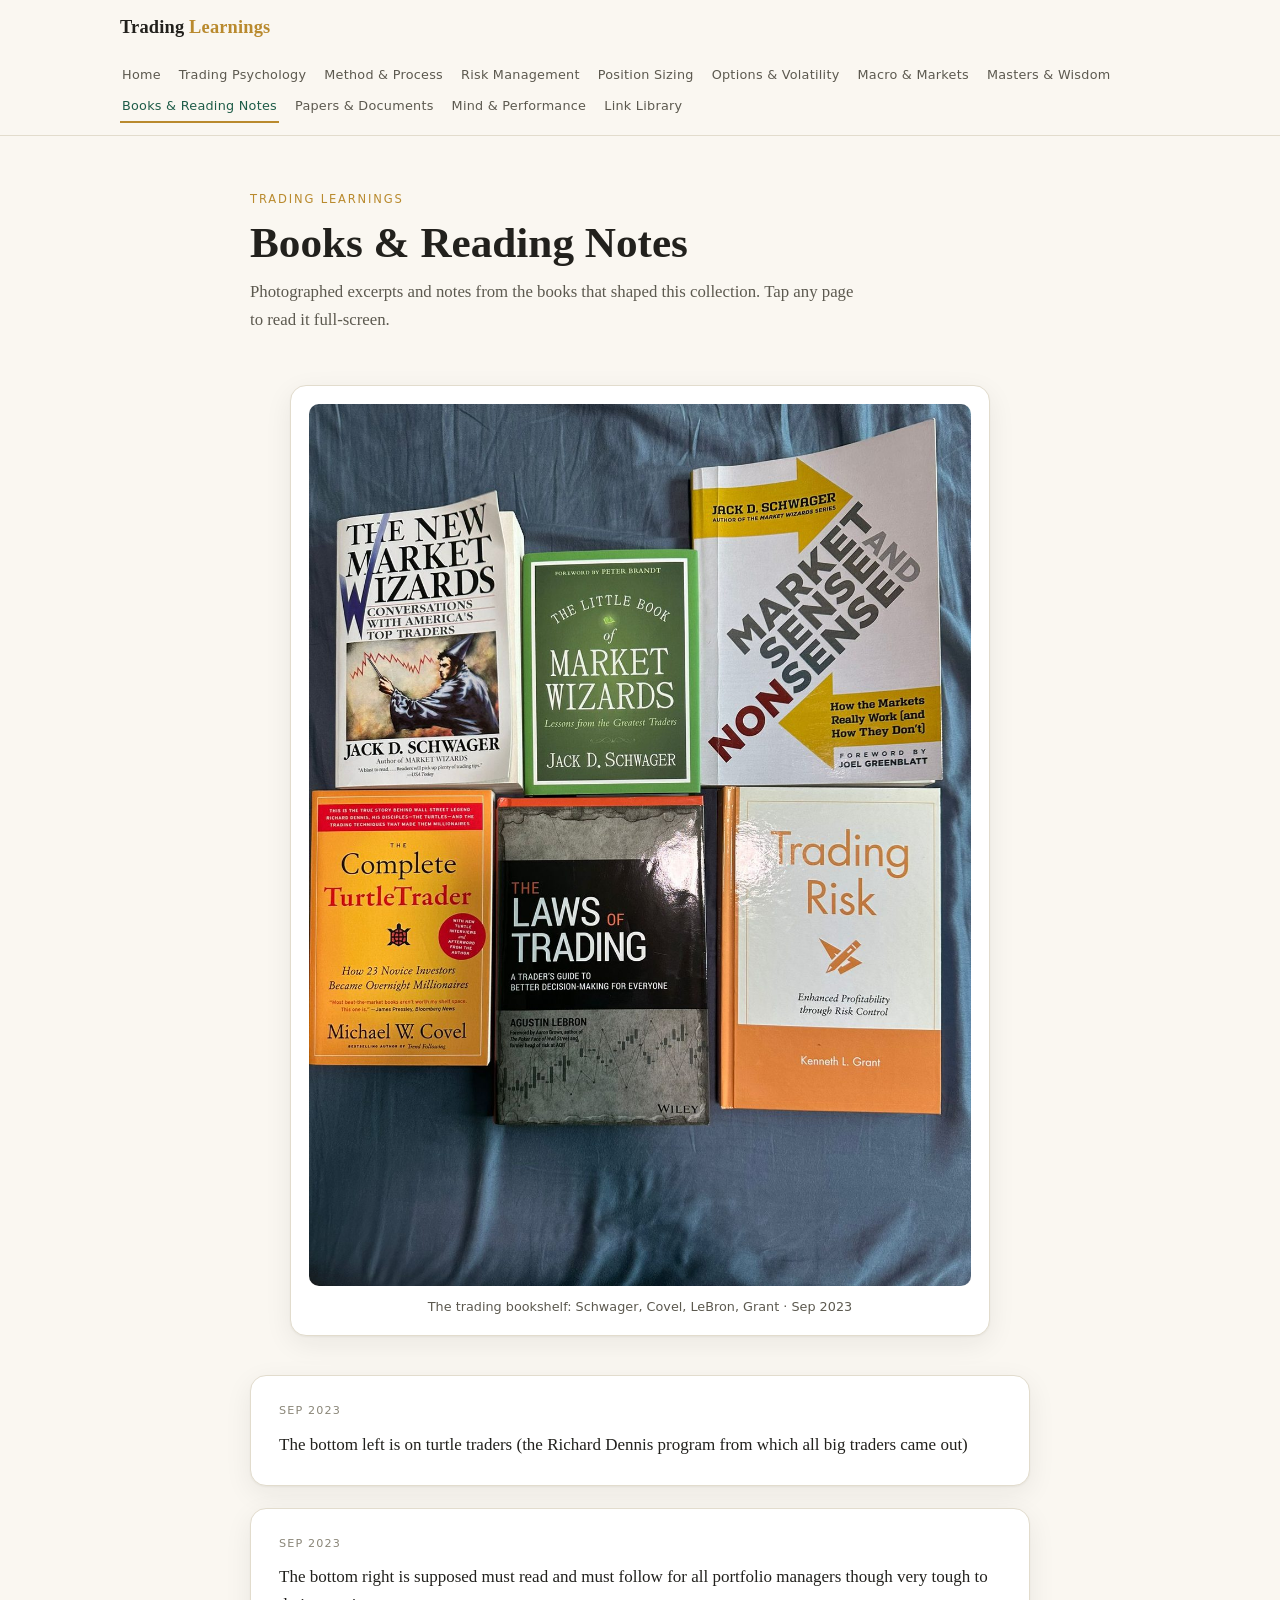
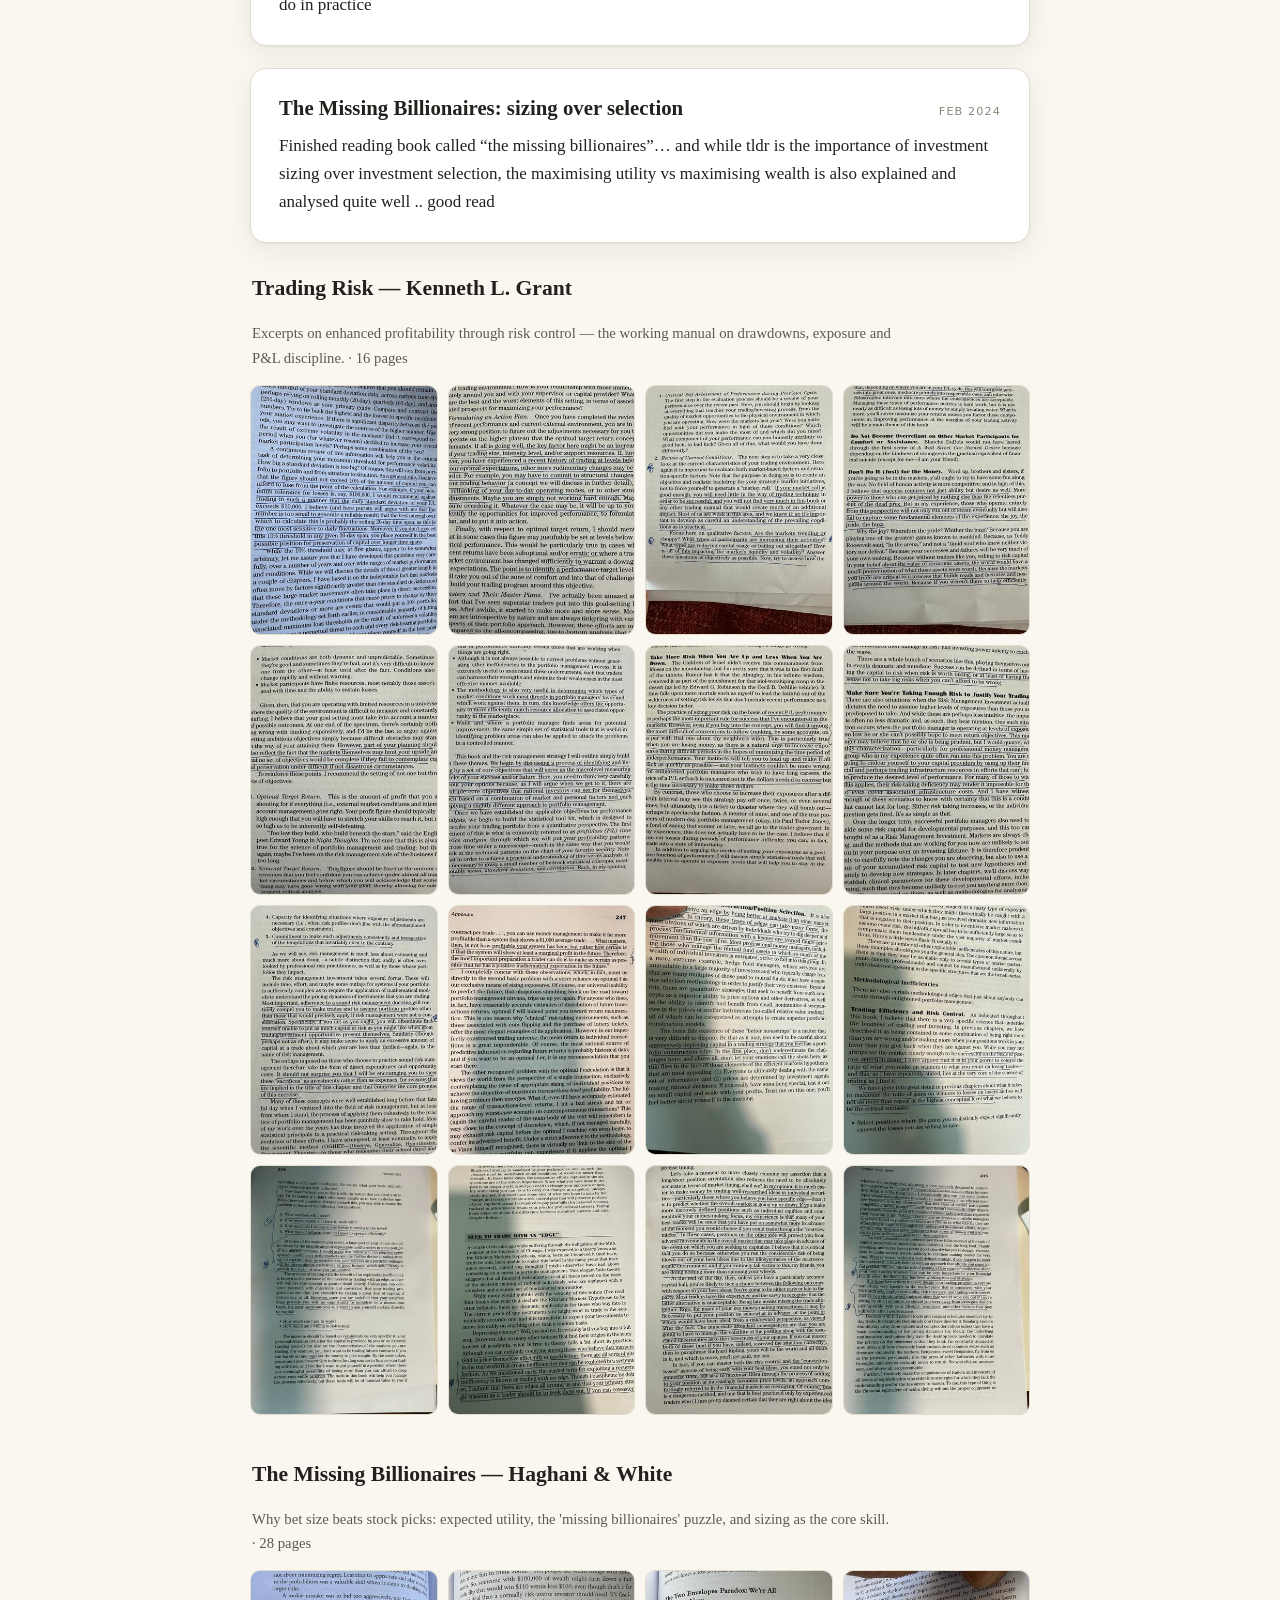
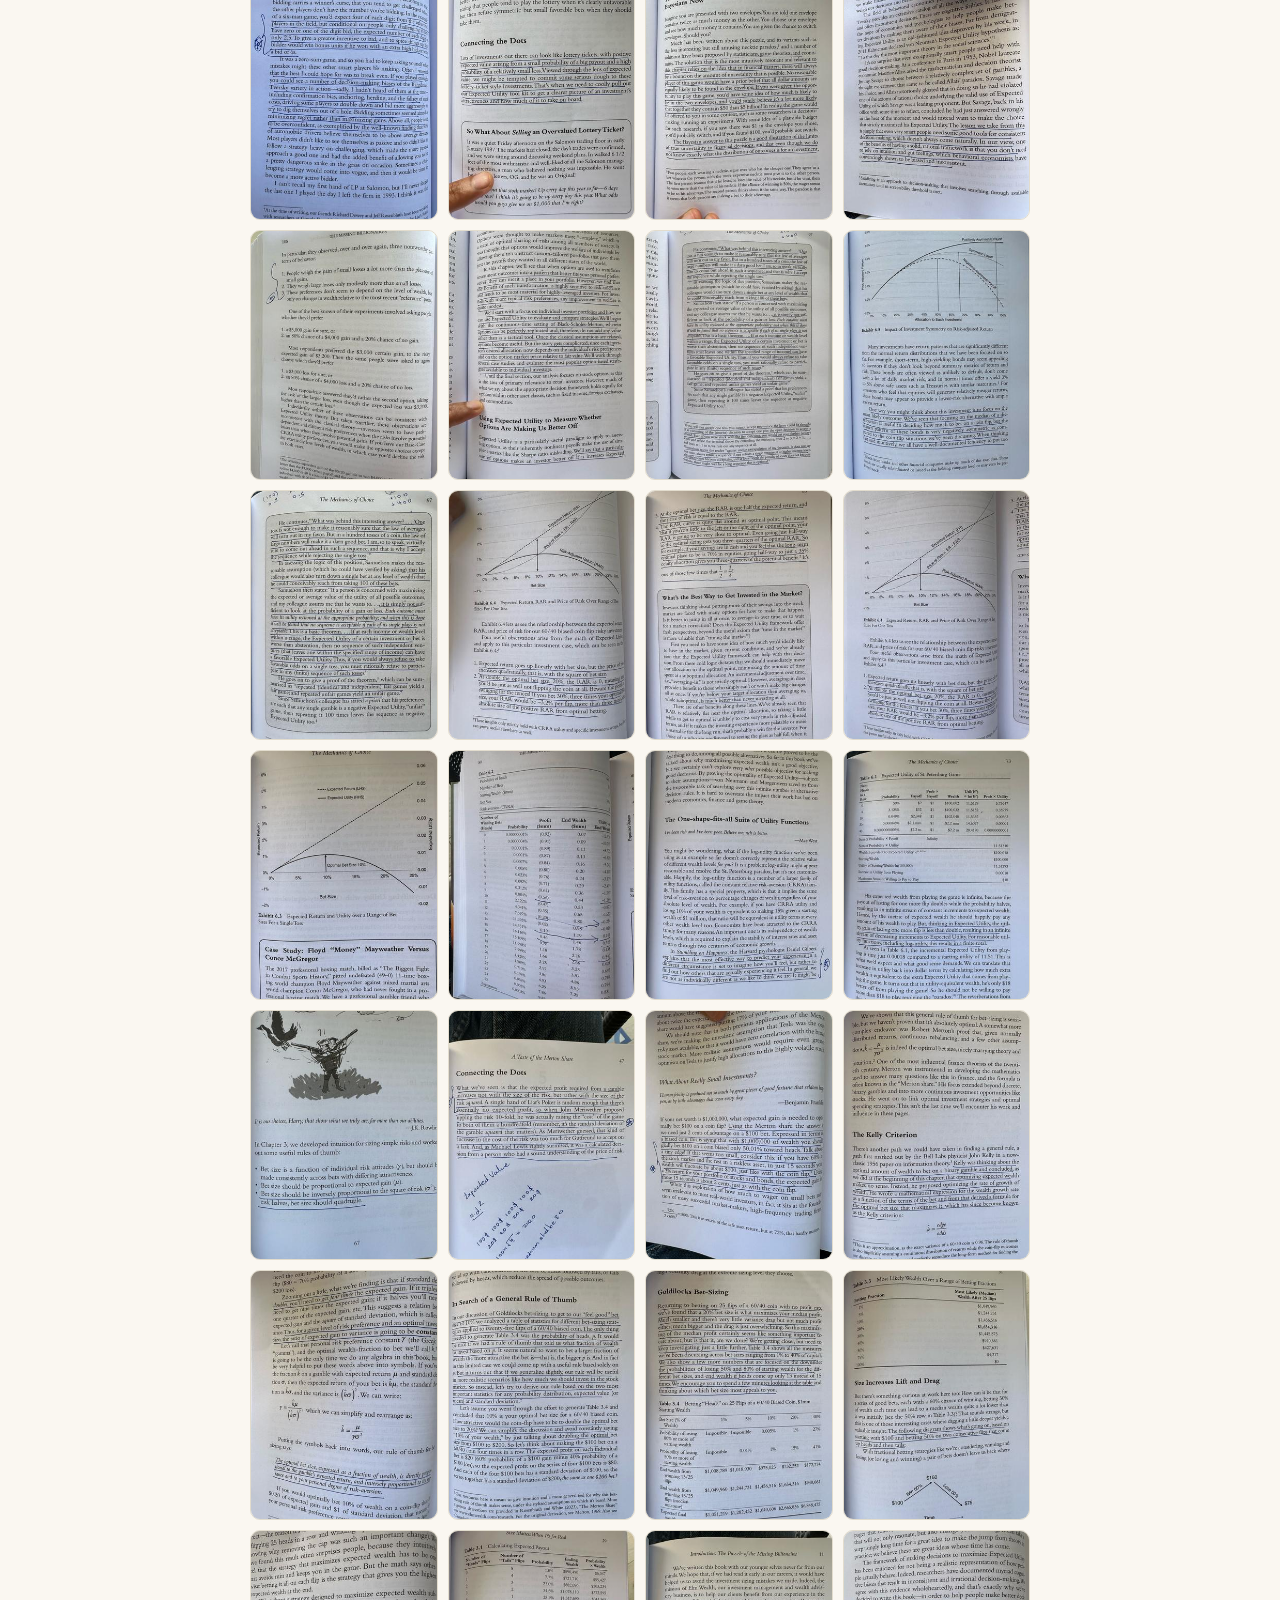
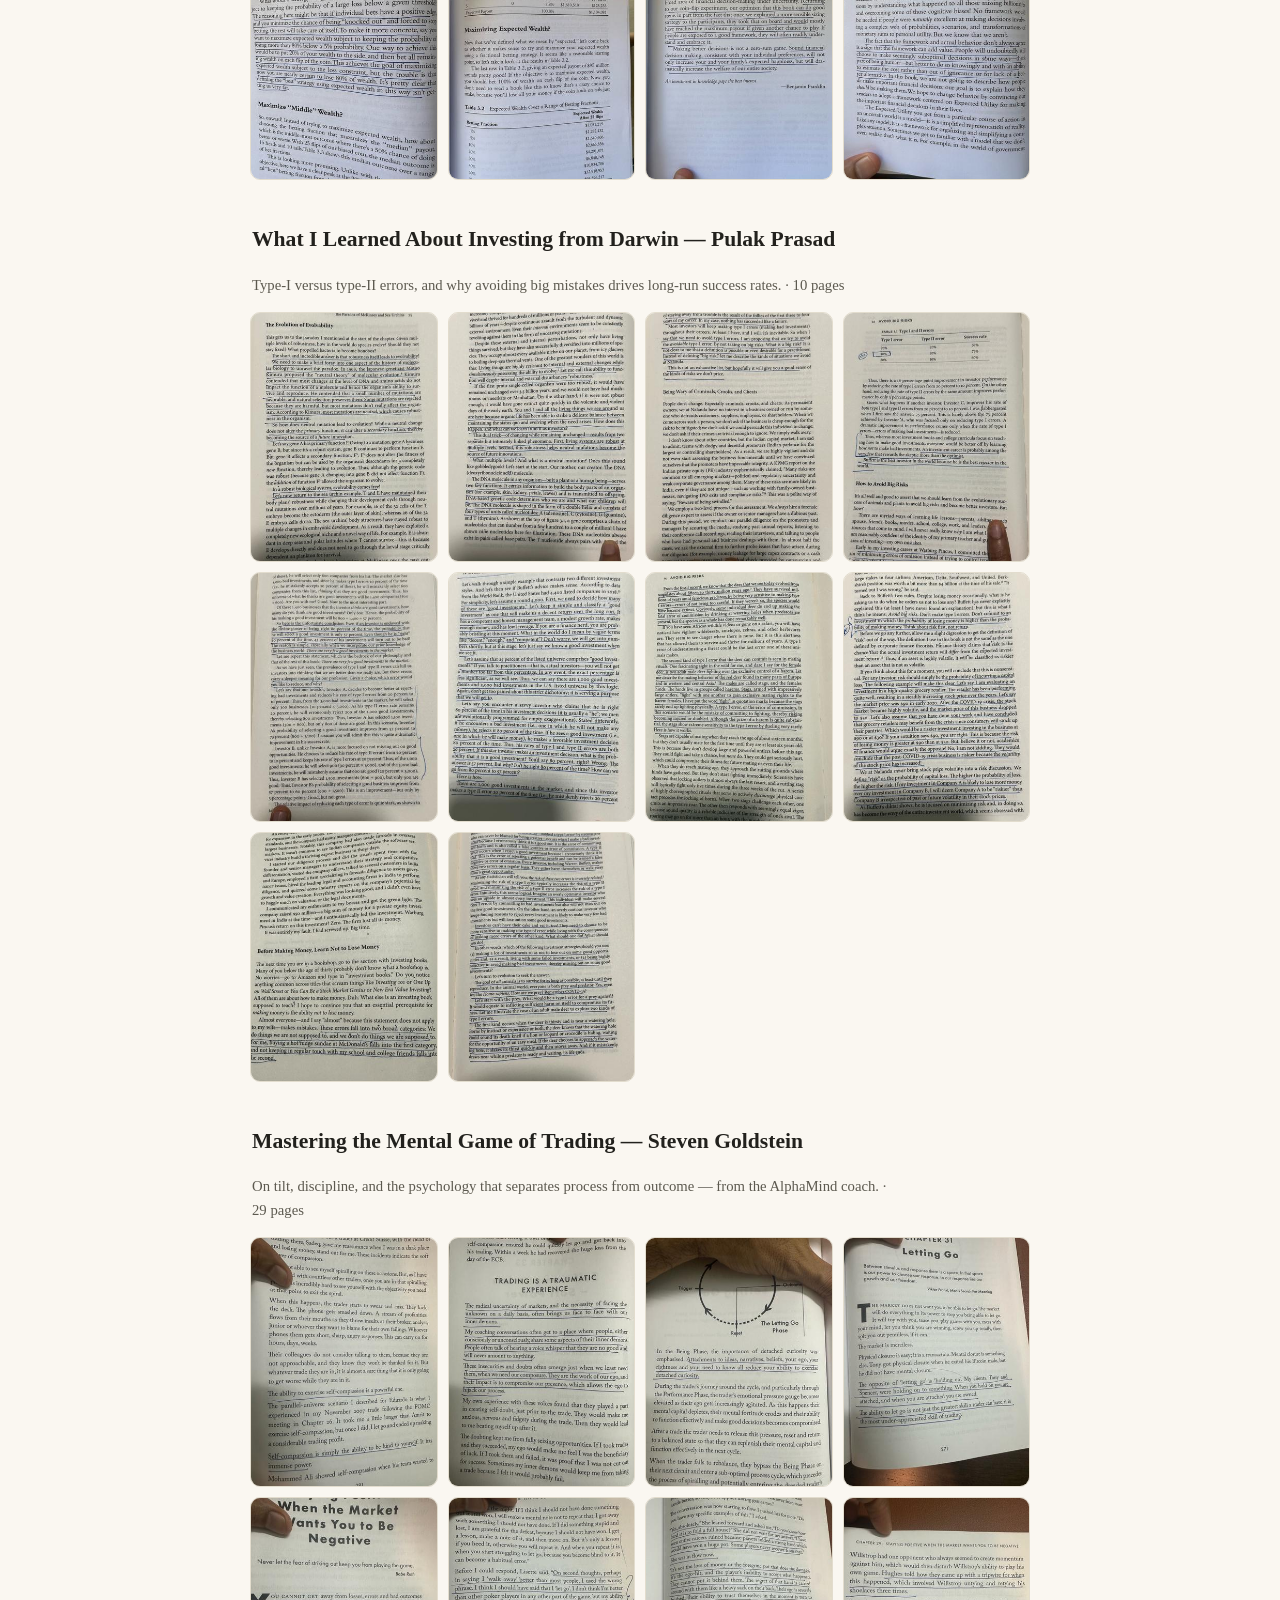
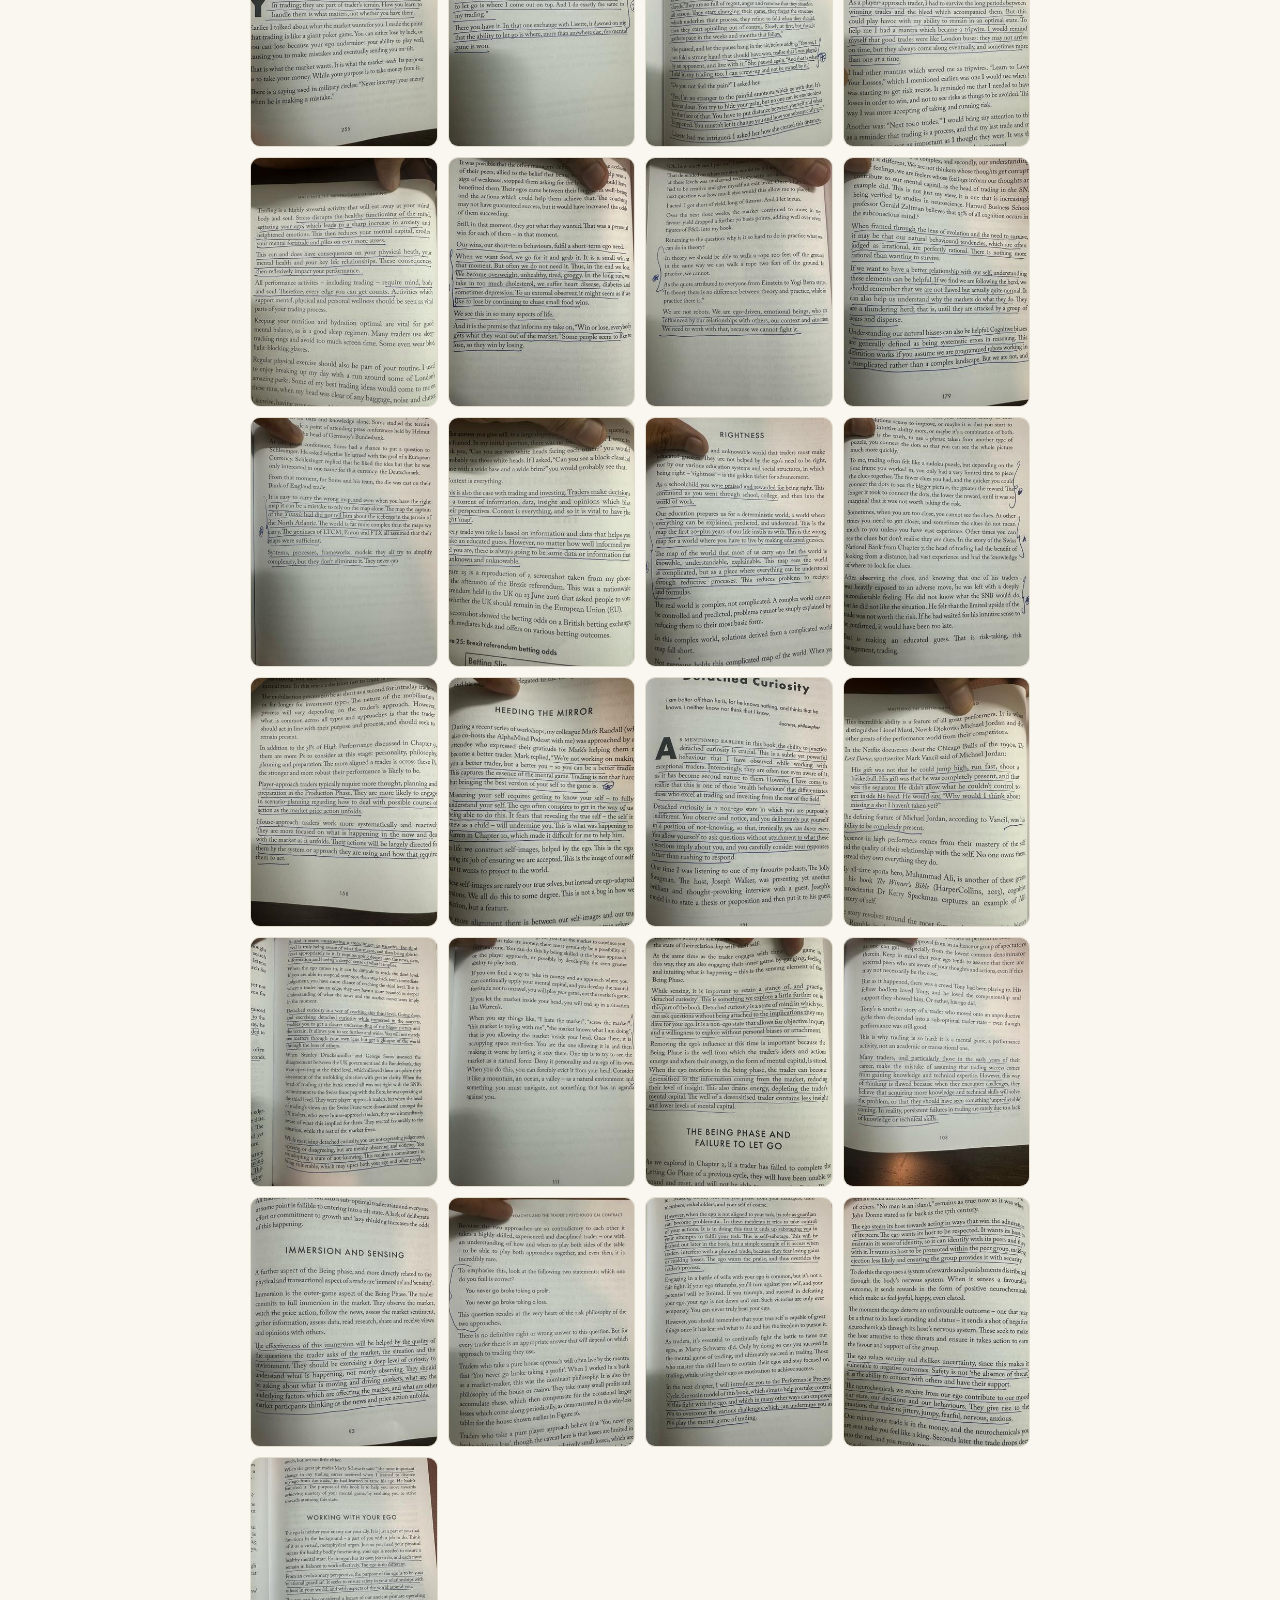
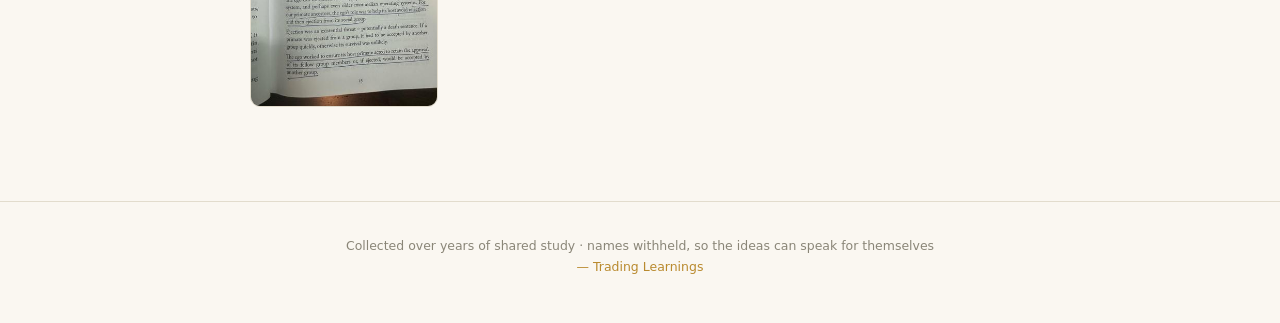
==== books.html @ 61cbbb22 "Add Trading Learnings website: anonymized knowledge base from chat archive Static, self-contained si" ====
<!DOCTYPE html>
<html lang="en">
<head>
<meta charset="utf-8">
<meta name="viewport" content="width=device-width, initial-scale=1">
<meta name="robots" content="noindex, nofollow">
<title>Books &amp; Reading Notes · Trading Learnings</title>
<link rel="stylesheet" href="style.css">
<link rel="icon" href="data:image/svg+xml,<svg xmlns='http://www.w3.org/2000/svg' viewBox='0 0 100 100'><text y='.9em' font-size='90'>📈</text></svg>">
</head>
<body>
<header class="masthead"><div class="masthead-inner">
<a class="brand" href="index.html">Trading <span class="tick">Learnings</span></a>
<nav class="nav"><a href="index.html">Home</a><a href="psychology.html">Trading Psychology</a><a href="method.html">Method & Process</a><a href="risk.html">Risk Management</a><a href="sizing.html">Position Sizing</a><a href="options.html">Options & Volatility</a><a href="macro.html">Macro & Markets</a><a href="wisdom.html">Masters & Wisdom</a><a href="books.html" class="active">Books & Reading Notes</a><a href="papers.html">Papers & Documents</a><a href="performance.html">Mind & Performance</a><a href="library.html">Link Library</a></nav>
</div></header>
<div class="page-head">
<div class="kicker">Trading Learnings</div>
<h1>Books & Reading Notes</h1>
<p class="lede">Photographed excerpts and notes from the books that shaped this collection. Tap any page to read it full-screen.</p>
</div>
<div class="content-col">
<figure class="entry figure" id="n69"><img src="assets/img/p0069.jpg" data-full="assets/img/p0069.jpg" data-cap="The trading bookshelf: Schwager, Covel, LeBron, Grant" alt="The trading bookshelf: Schwager, Covel, LeBron, Grant" loading="lazy"><figcaption>The trading bookshelf: Schwager, Covel, LeBron, Grant · Sep 2023</figcaption></figure>
<article class="entry" id="n70"><div class="ehead"><span class="when">Sep 2023</span></div><div class="body"><p>The bottom left is on turtle traders (the Richard Dennis program from which all big traders came out)</p></div></article>
<article class="entry" id="n71"><div class="ehead"><span class="when">Sep 2023</span></div><div class="body"><p>The bottom right is supposed must read and must follow for all portfolio managers though very tough to do in practice</p></div></article>
<article class="entry" id="n244"><div class="ehead"><h3>The Missing Billionaires: sizing over selection</h3><span class="when">Feb 2024</span></div><div class="body"><p>Finished reading book called “the missing billionaires”… and while tldr is the importance of investment sizing over investment selection, the maximising utility vs maximising wealth is also explained and analysed quite well .. good read</p></div></article>
<section class="gallery-block">
<div class="gb-head"><h3>Trading Risk — Kenneth L. Grant</h3>
<p class="gb-note">Excerpts on enhanced profitability through risk control — the working manual on drawdowns, exposure and P&amp;L discipline. · 16 pages</p></div>
<div class="gallery"><a href="assets/img/p0219.jpg" data-full="assets/img/p0219.jpg" data-cap="Trading Risk — Kenneth L. Grant — Cap daily P/L volatility at 10% of loss tolerance"><img src="assets/img/t/p0219.jpg" alt="Cap daily P/L volatility at 10% of loss tolerance" loading="lazy"></a><a href="assets/img/p0220.jpg" data-full="assets/img/p0220.jpg" data-cap="Trading Risk — Kenneth L. Grant — Formulating an Action Plan"><img src="assets/img/t/p0220.jpg" alt="Formulating an Action Plan" loading="lazy"></a><a href="assets/img/p0221.jpg" data-full="assets/img/p0221.jpg" data-cap="Trading Risk — Kenneth L. Grant — Critical Self-Assessment of Performance during Previous Cycle"><img src="assets/img/t/p0221.jpg" alt="Critical Self-Assessment of Performance during Previous Cycle" loading="lazy"></a><a href="assets/img/p0222.jpg" data-full="assets/img/p0222.jpg" data-cap="Trading Risk — Kenneth L. Grant — Don&#x27;t Do It (Just) for the Money"><img src="assets/img/t/p0222.jpg" alt="Don&#x27;t Do It (Just) for the Money" loading="lazy"></a><a href="assets/img/p0223.jpg" data-full="assets/img/p0223.jpg" data-cap="Trading Risk — Kenneth L. Grant — Optimal Target Return / Nominal Target Return"><img src="assets/img/t/p0223.jpg" alt="Optimal Target Return / Nominal Target Return" loading="lazy"></a><a href="assets/img/p0224.jpg" data-full="assets/img/p0224.jpg" data-cap="Trading Risk — Kenneth L. Grant — Put your P/L patterns under a statistical microscope"><img src="assets/img/t/p0224.jpg" alt="Put your P/L patterns under a statistical microscope" loading="lazy"></a><a href="assets/img/p0225.jpg" data-full="assets/img/p0225.jpg" data-cap="Trading Risk — Kenneth L. Grant — Take More Risk When You Are Up and Less When You Are Down"><img src="assets/img/t/p0225.jpg" alt="Take More Risk When You Are Up and Less When You Are Down" loading="lazy"></a><a href="assets/img/p0226.jpg" data-full="assets/img/p0226.jpg" data-cap="Trading Risk — Kenneth L. Grant — Make Sure You&#x27;re Taking Enough Risk to Justify Your Trading"><img src="assets/img/t/p0226.jpg" alt="Make Sure You&#x27;re Taking Enough Risk to Justify Your Trading" loading="lazy"></a><a href="assets/img/p0227.jpg" data-full="assets/img/p0227.jpg" data-cap="Trading Risk — Kenneth L. Grant — Risk management is about doing, not estimating"><img src="assets/img/t/p0227.jpg" alt="Risk management is about doing, not estimating" loading="lazy"></a><a href="assets/img/p0228.jpg" data-full="assets/img/p0228.jpg" data-cap="Trading Risk — Kenneth L. Grant — Appendix (p. 247) - Optimal f"><img src="assets/img/t/p0228.jpg" alt="Appendix (p. 247) - Optimal f" loading="lazy"></a><a href="assets/img/p0229.jpg" data-full="assets/img/p0229.jpg" data-cap="Trading Risk — Kenneth L. Grant — Portfolio Construction/Position Selection"><img src="assets/img/t/p0229.jpg" alt="Portfolio Construction/Position Selection" loading="lazy"></a><a href="assets/img/p0230.jpg" data-full="assets/img/p0230.jpg" data-cap="Trading Risk — Kenneth L. Grant — Trading Efficiency and Risk Control"><img src="assets/img/t/p0230.jpg" alt="Trading Efficiency and Risk Control" loading="lazy"></a><a href="assets/img/p0231.jpg" data-full="assets/img/p0231.jpg" data-cap="Trading Risk — Kenneth L. Grant — Trading Risk: four questions before you trade"><img src="assets/img/t/p0231.jpg" alt="Trading Risk: four questions before you trade" loading="lazy"></a><a href="assets/img/p0232.jpg" data-full="assets/img/p0232.jpg" data-cap="Trading Risk — Kenneth L. Grant — Seek to Trade with an &quot;Edge&quot;"><img src="assets/img/t/p0232.jpg" alt="Seek to Trade with an &quot;Edge&quot;" loading="lazy"></a><a href="assets/img/p0233.jpg" data-full="assets/img/p0233.jpg" data-cap="Trading Risk — Kenneth L. Grant — Early or late: managing your best ideas"><img src="assets/img/t/p0233.jpg" alt="Early or late: managing your best ideas" loading="lazy"></a><a href="assets/img/p0234.jpg" data-full="assets/img/p0234.jpg" data-cap="Trading Risk — Kenneth L. Grant — Bringin&#x27; It on Home"><img src="assets/img/t/p0234.jpg" alt="Bringin&#x27; It on Home" loading="lazy"></a></div>
</section>
<section class="gallery-block">
<div class="gb-head"><h3>The Missing Billionaires — Haghani &amp; White</h3>
<p class="gb-note">Why bet size beats stock picks: expected utility, the &#x27;missing billionaires&#x27; puzzle, and sizing as the core skill. · 28 pages</p></div>
<div class="gallery"><a href="assets/img/p0245.jpg" data-full="assets/img/p0245.jpg" data-cap="The Missing Billionaires — Haghani &amp; White — Liar&#x27;s Poker: biases at the trading desk"><img src="assets/img/t/p0245.jpg" alt="Liar&#x27;s Poker: biases at the trading desk" loading="lazy"></a><a href="assets/img/p0246.jpg" data-full="assets/img/p0246.jpg" data-cap="The Missing Billionaires — Haghani &amp; White — Connecting the Dots"><img src="assets/img/t/p0246.jpg" alt="Connecting the Dots" loading="lazy"></a><a href="assets/img/p0247.jpg" data-full="assets/img/p0247.jpg" data-cap="The Missing Billionaires — Haghani &amp; White — The Two Envelopes Paradox: We&#x27;re All Bayesians Now"><img src="assets/img/t/p0247.jpg" alt="The Two Envelopes Paradox: We&#x27;re All Bayesians Now" loading="lazy"></a><a href="assets/img/p0248.jpg" data-full="assets/img/p0248.jpg" data-cap="The Missing Billionaires — Haghani &amp; White — Even smart people need decision tools"><img src="assets/img/t/p0248.jpg" alt="Even smart people need decision tools" loading="lazy"></a><a href="assets/img/p0249.jpg" data-full="assets/img/p0249.jpg" data-cap="The Missing Billionaires — Haghani &amp; White — Loss aversion and the reference point"><img src="assets/img/t/p0249.jpg" alt="Loss aversion and the reference point" loading="lazy"></a><a href="assets/img/p0250.jpg" data-full="assets/img/p0250.jpg" data-cap="The Missing Billionaires — Haghani &amp; White — Using Expected Utility to Measure Whether Options Are Making Us Better Off"><img src="assets/img/t/p0250.jpg" alt="Using Expected Utility to Measure Whether Options Are Making Us Better Off" loading="lazy"></a><a href="assets/img/p0251.jpg" data-full="assets/img/p0251.jpg" data-cap="The Missing Billionaires — Haghani &amp; White — The Mechanics of Choice"><img src="assets/img/t/p0251.jpg" alt="The Mechanics of Choice" loading="lazy"></a><a href="assets/img/p0252.jpg" data-full="assets/img/p0252.jpg" data-cap="The Missing Billionaires — Haghani &amp; White — Payoff asymmetry changes how much to hold"><img src="assets/img/t/p0252.jpg" alt="Payoff asymmetry changes how much to hold" loading="lazy"></a><a href="assets/img/p0253.jpg" data-full="assets/img/p0253.jpg" data-cap="The Missing Billionaires — Haghani &amp; White — The Mechanics of Choice"><img src="assets/img/t/p0253.jpg" alt="The Mechanics of Choice" loading="lazy"></a><a href="assets/img/p0254.jpg" data-full="assets/img/p0254.jpg" data-cap="The Missing Billionaires — Haghani &amp; White — Beware the perils of swinging for the fences"><img src="assets/img/t/p0254.jpg" alt="Beware the perils of swinging for the fences" loading="lazy"></a><a href="assets/img/p0255.jpg" data-full="assets/img/p0255.jpg" data-cap="The Missing Billionaires — Haghani &amp; White — The Mechanics of Choice / What&#x27;s the Best Way to Get Invested in the Market?"><img src="assets/img/t/p0255.jpg" alt="The Mechanics of Choice / What&#x27;s the Best Way to Get Invested in the Market?" loading="lazy"></a><a href="assets/img/p0256.jpg" data-full="assets/img/p0256.jpg" data-cap="The Missing Billionaires — Haghani &amp; White — Exhibit 6.4: Expected Return, RAR and Price of Risk Over Range of Bet Sizes For One Toss"><img src="assets/img/t/p0256.jpg" alt="Exhibit 6.4: Expected Return, RAR and Price of Risk Over Range of Bet Sizes For One Toss" loading="lazy"></a><a href="assets/img/p0257.jpg" data-full="assets/img/p0257.jpg" data-cap="The Missing Billionaires — Haghani &amp; White — Exhibit 6.3: Expected Return and Utility over a Range of Bet Sizes For a Single Toss"><img src="assets/img/t/p0257.jpg" alt="Exhibit 6.3: Expected Return and Utility over a Range of Bet Sizes For a Single Toss" loading="lazy"></a><a href="assets/img/p0258.jpg" data-full="assets/img/p0258.jpg" data-cap="The Missing Billionaires — Haghani &amp; White — Table 6.2 (The Missing Billionaires)"><img src="assets/img/t/p0258.jpg" alt="Table 6.2 (The Missing Billionaires)" loading="lazy"></a><a href="assets/img/p0259.jpg" data-full="assets/img/p0259.jpg" data-cap="The Missing Billionaires — Haghani &amp; White — The One-shape-fits-all Suite of Utility Functions"><img src="assets/img/t/p0259.jpg" alt="The One-shape-fits-all Suite of Utility Functions" loading="lazy"></a><a href="assets/img/p0260.jpg" data-full="assets/img/p0260.jpg" data-cap="The Missing Billionaires — Haghani &amp; White — Table 6.1: Expected Utility of St. Petersburg Game"><img src="assets/img/t/p0260.jpg" alt="Table 6.1: Expected Utility of St. Petersburg Game" loading="lazy"></a><a href="assets/img/p0261.jpg" data-full="assets/img/p0261.jpg" data-cap="The Missing Billionaires — Haghani &amp; White — Chapter opener (duck hunter illustration), J.K. Rowling epigraph"><img src="assets/img/t/p0261.jpg" alt="Chapter opener (duck hunter illustration), J.K. Rowling epigraph" loading="lazy"></a><a href="assets/img/p0262.jpg" data-full="assets/img/p0262.jpg" data-cap="The Missing Billionaires — Haghani &amp; White — A Taste of the Merton Share - Connecting the Dots"><img src="assets/img/t/p0262.jpg" alt="A Taste of the Merton Share - Connecting the Dots" loading="lazy"></a><a href="assets/img/p0263.jpg" data-full="assets/img/p0263.jpg" data-cap="The Missing Billionaires — Haghani &amp; White — What About Really Small Investments?"><img src="assets/img/t/p0263.jpg" alt="What About Really Small Investments?" loading="lazy"></a><a href="assets/img/p0264.jpg" data-full="assets/img/p0264.jpg" data-cap="The Missing Billionaires — Haghani &amp; White — The Kelly Criterion"><img src="assets/img/t/p0264.jpg" alt="The Kelly Criterion" loading="lazy"></a><a href="assets/img/p0265.jpg" data-full="assets/img/p0265.jpg" data-cap="The Missing Billionaires — Haghani &amp; White — Derivation of the Merton share (A Taste of the Merton Share)"><img src="assets/img/t/p0265.jpg" alt="Derivation of the Merton share (A Taste of the Merton Share)" loading="lazy"></a><a href="assets/img/p0266.jpg" data-full="assets/img/p0266.jpg" data-cap="The Missing Billionaires — Haghani &amp; White — In Search of a General Rule of Thumb"><img src="assets/img/t/p0266.jpg" alt="In Search of a General Rule of Thumb" loading="lazy"></a><a href="assets/img/p0267.jpg" data-full="assets/img/p0267.jpg" data-cap="The Missing Billionaires — Haghani &amp; White — Goldilocks Bet-Sizing / Table 3.4"><img src="assets/img/t/p0267.jpg" alt="Goldilocks Bet-Sizing / Table 3.4" loading="lazy"></a><a href="assets/img/p0268.jpg" data-full="assets/img/p0268.jpg" data-cap="The Missing Billionaires — Haghani &amp; White — Size Increases Lift and Drag / Table 3.3"><img src="assets/img/t/p0268.jpg" alt="Size Increases Lift and Drag / Table 3.3" loading="lazy"></a><a href="assets/img/p0269.jpg" data-full="assets/img/p0269.jpg" data-cap="The Missing Billionaires — Haghani &amp; White — Maximize &quot;Middle&quot; Wealth?"><img src="assets/img/t/p0269.jpg" alt="Maximize &quot;Middle&quot; Wealth?" loading="lazy"></a><a href="assets/img/p0270.jpg" data-full="assets/img/p0270.jpg" data-cap="The Missing Billionaires — Haghani &amp; White — Size Matters When It&#x27;s for Real / Maximizing Expected Wealth?"><img src="assets/img/t/p0270.jpg" alt="Size Matters When It&#x27;s for Real / Maximizing Expected Wealth?" loading="lazy"></a><a href="assets/img/p0271.jpg" data-full="assets/img/p0271.jpg" data-cap="The Missing Billionaires — Haghani &amp; White — Introduction: The Puzzle of the Missing Billionaires"><img src="assets/img/t/p0271.jpg" alt="Introduction: The Puzzle of the Missing Billionaires" loading="lazy"></a><a href="assets/img/p0272.jpg" data-full="assets/img/p0272.jpg" data-cap="The Missing Billionaires — Haghani &amp; White — Expected Utility: a framework precisely because we&#x27;re not rational"><img src="assets/img/t/p0272.jpg" alt="Expected Utility: a framework precisely because we&#x27;re not rational" loading="lazy"></a></div>
</section>
<section class="gallery-block">
<div class="gb-head"><h3>What I Learned About Investing from Darwin — Pulak Prasad</h3>
<p class="gb-note">Type-I versus type-II errors, and why avoiding big mistakes drives long-run success rates. · 10 pages</p></div>
<div class="gallery"><a href="assets/img/p0274.jpg" data-full="assets/img/p0274.jpg" data-cap="What I Learned About Investing from Darwin — Pulak Prasad — The Evolution of Evolvability"><img src="assets/img/t/p0274.jpg" alt="The Evolution of Evolvability" loading="lazy"></a><a href="assets/img/p0275.jpg" data-full="assets/img/p0275.jpg" data-cap="What I Learned About Investing from Darwin — Pulak Prasad — Life&#x27;s dual trick: changing while remaining unchanged"><img src="assets/img/t/p0275.jpg" alt="Life&#x27;s dual trick: changing while remaining unchanged" loading="lazy"></a><a href="assets/img/p0276.jpg" data-full="assets/img/p0276.jpg" data-cap="What I Learned About Investing from Darwin — Pulak Prasad — Being Wary of Criminals, Crooks, and Cheats"><img src="assets/img/t/p0276.jpg" alt="Being Wary of Criminals, Crooks, and Cheats" loading="lazy"></a><a href="assets/img/p0277.jpg" data-full="assets/img/p0277.jpg" data-cap="What I Learned About Investing from Darwin — Pulak Prasad — How to Avoid Big Risks"><img src="assets/img/t/p0277.jpg" alt="How to Avoid Big Risks" loading="lazy"></a><a href="assets/img/p0278.jpg" data-full="assets/img/p0278.jpg" data-cap="What I Learned About Investing from Darwin — Pulak Prasad — Right 80% of the time, good picks only 57%"><img src="assets/img/t/p0278.jpg" alt="Right 80% of the time, good picks only 57%" loading="lazy"></a><a href="assets/img/p0279.jpg" data-full="assets/img/p0279.jpg" data-cap="What I Learned About Investing from Darwin — Pulak Prasad — The 4,000-company thought experiment on error rates"><img src="assets/img/t/p0279.jpg" alt="The 4,000-company thought experiment on error rates" loading="lazy"></a><a href="assets/img/p0280.jpg" data-full="assets/img/p0280.jpg" data-cap="What I Learned About Investing from Darwin — Pulak Prasad — Avoid Big Risks"><img src="assets/img/t/p0280.jpg" alt="Avoid Big Risks" loading="lazy"></a><a href="assets/img/p0281.jpg" data-full="assets/img/p0281.jpg" data-cap="What I Learned About Investing from Darwin — Pulak Prasad — Risk is probability of capital loss, not volatility"><img src="assets/img/t/p0281.jpg" alt="Risk is probability of capital loss, not volatility" loading="lazy"></a><a href="assets/img/p0282.jpg" data-full="assets/img/p0282.jpg" data-cap="What I Learned About Investing from Darwin — Pulak Prasad — Before Making Money, Learn Not to Lose Money"><img src="assets/img/t/p0282.jpg" alt="Before Making Money, Learn Not to Lose Money" loading="lazy"></a><a href="assets/img/p0283.jpg" data-full="assets/img/p0283.jpg" data-cap="What I Learned About Investing from Darwin — Pulak Prasad — Type I vs type II errors: choose which to minimize"><img src="assets/img/t/p0283.jpg" alt="Type I vs type II errors: choose which to minimize" loading="lazy"></a></div>
</section>
<section class="gallery-block">
<div class="gb-head"><h3>Mastering the Mental Game of Trading — Steven Goldstein</h3>
<p class="gb-note">On tilt, discipline, and the psychology that separates process from outcome — from the AlphaMind coach. · 29 pages</p></div>
<div class="gallery"><a href="assets/img/p0284.jpg" data-full="assets/img/p0284.jpg" data-cap="Mastering the Mental Game of Trading — Steven Goldstein — Self-compassion: the trader&#x27;s exit from the tilt spiral"><img src="assets/img/t/p0284.jpg" alt="Self-compassion: the trader&#x27;s exit from the tilt spiral" loading="lazy"></a><a href="assets/img/p0285.jpg" data-full="assets/img/p0285.jpg" data-cap="Mastering the Mental Game of Trading — Steven Goldstein — Trading is a Traumatic Experience"><img src="assets/img/t/p0285.jpg" alt="Trading is a Traumatic Experience" loading="lazy"></a><a href="assets/img/p0286.jpg" data-full="assets/img/p0286.jpg" data-cap="Mastering the Mental Game of Trading — Steven Goldstein — The Letting Go Phase: reset before the next cycle"><img src="assets/img/t/p0286.jpg" alt="The Letting Go Phase: reset before the next cycle" loading="lazy"></a><a href="assets/img/p0287.jpg" data-full="assets/img/p0287.jpg" data-cap="Mastering the Mental Game of Trading — Steven Goldstein — Chapter 31: Letting Go"><img src="assets/img/t/p0287.jpg" alt="Chapter 31: Letting Go" loading="lazy"></a><a href="assets/img/p0288.jpg" data-full="assets/img/p0288.jpg" data-cap="Mastering the Mental Game of Trading — Steven Goldstein — Staying Positive When the Market Wants You to Be Negative"><img src="assets/img/t/p0288.jpg" alt="Staying Positive When the Market Wants You to Be Negative" loading="lazy"></a><a href="assets/img/p0289.jpg" data-full="assets/img/p0289.jpg" data-cap="Mastering the Mental Game of Trading — Steven Goldstein — The mental game is won in the ability to let go"><img src="assets/img/t/p0289.jpg" alt="The mental game is won in the ability to let go" loading="lazy"></a><a href="assets/img/p0290.jpg" data-full="assets/img/p0290.jpg" data-cap="Mastering the Mental Game of Trading — Steven Goldstein — It&#x27;s the ego-hit, not the lost pot, that does the damage"><img src="assets/img/t/p0290.jpg" alt="It&#x27;s the ego-hit, not the lost pot, that does the damage" loading="lazy"></a><a href="assets/img/p0291.jpg" data-full="assets/img/p0291.jpg" data-cap="Mastering the Mental Game of Trading — Steven Goldstein — Chapter 29: Staying Positive When the Market Wants You to Be Negative"><img src="assets/img/t/p0291.jpg" alt="Chapter 29: Staying Positive When the Market Wants You to Be Negative" loading="lazy"></a><a href="assets/img/p0292.jpg" data-full="assets/img/p0292.jpg" data-cap="Mastering the Mental Game of Trading — Steven Goldstein — Wellness is part of the trading process, not separate from it"><img src="assets/img/t/p0292.jpg" alt="Wellness is part of the trading process, not separate from it" loading="lazy"></a><a href="assets/img/p0293.jpg" data-full="assets/img/p0293.jpg" data-cap="Mastering the Mental Game of Trading — Steven Goldstein — Win or lose, everybody gets what they want from the market"><img src="assets/img/t/p0293.jpg" alt="Win or lose, everybody gets what they want from the market" loading="lazy"></a><a href="assets/img/p0294.jpg" data-full="assets/img/p0294.jpg" data-cap="Mastering the Mental Game of Trading — Steven Goldstein — We are not robots; work with emotion, don&#x27;t fight it"><img src="assets/img/t/p0294.jpg" alt="We are not robots; work with emotion, don&#x27;t fight it" loading="lazy"></a><a href="assets/img/p0295.jpg" data-full="assets/img/p0295.jpg" data-cap="Mastering the Mental Game of Trading — Steven Goldstein — Nothing is more rational than wanting to survive"><img src="assets/img/t/p0295.jpg" alt="Nothing is more rational than wanting to survive" loading="lazy"></a><a href="assets/img/p0296.jpg" data-full="assets/img/p0296.jpg" data-cap="Mastering the Mental Game of Trading — Steven Goldstein — The map is not the terrain: LTCM, Enron, FTX"><img src="assets/img/t/p0296.jpg" alt="The map is not the terrain: LTCM, Enron, FTX" loading="lazy"></a><a href="assets/img/p0297.jpg" data-full="assets/img/p0297.jpg" data-cap="Mastering the Mental Game of Trading — Steven Goldstein — Context is everything; some information is unknowable"><img src="assets/img/t/p0297.jpg" alt="Context is everything; some information is unknowable" loading="lazy"></a><a href="assets/img/p0298.jpg" data-full="assets/img/p0298.jpg" data-cap="Mastering the Mental Game of Trading — Steven Goldstein — Rightness"><img src="assets/img/t/p0298.jpg" alt="Rightness" loading="lazy"></a><a href="assets/img/p0299.jpg" data-full="assets/img/p0299.jpg" data-cap="Mastering the Mental Game of Trading — Steven Goldstein — Trading as sudoku: connect the clues before it&#x27;s too late"><img src="assets/img/t/p0299.jpg" alt="Trading as sudoku: connect the clues before it&#x27;s too late" loading="lazy"></a><a href="assets/img/p0300.jpg" data-full="assets/img/p0300.jpg" data-cap="Mastering the Mental Game of Trading — Steven Goldstein — Player traders plan scenarios; house traders react systematically"><img src="assets/img/t/p0300.jpg" alt="Player traders plan scenarios; house traders react systematically" loading="lazy"></a><a href="assets/img/p0301.jpg" data-full="assets/img/p0301.jpg" data-cap="Mastering the Mental Game of Trading — Steven Goldstein — Heeding the Mirror"><img src="assets/img/t/p0301.jpg" alt="Heeding the Mirror" loading="lazy"></a><a href="assets/img/p0302.jpg" data-full="assets/img/p0302.jpg" data-cap="Mastering the Mental Game of Trading — Steven Goldstein — Detached Curiosity"><img src="assets/img/t/p0302.jpg" alt="Detached Curiosity" loading="lazy"></a><a href="assets/img/p0303.jpg" data-full="assets/img/p0303.jpg" data-cap="Mastering the Mental Game of Trading — Steven Goldstein — Jordan&#x27;s gift was being completely present"><img src="assets/img/t/p0303.jpg" alt="Jordan&#x27;s gift was being completely present" loading="lazy"></a><a href="assets/img/p0304.jpg" data-full="assets/img/p0304.jpg" data-cap="Mastering the Mental Game of Trading — Steven Goldstein — Suspend the ego to reach the third level of awareness"><img src="assets/img/t/p0304.jpg" alt="Suspend the ego to reach the third level of awareness" loading="lazy"></a><a href="assets/img/p0305.jpg" data-full="assets/img/p0305.jpg" data-cap="Mastering the Mental Game of Trading — Steven Goldstein — Evict the market from your head - it&#x27;s a natural force"><img src="assets/img/t/p0305.jpg" alt="Evict the market from your head - it&#x27;s a natural force" loading="lazy"></a><a href="assets/img/p0306.jpg" data-full="assets/img/p0306.jpg" data-cap="Mastering the Mental Game of Trading — Steven Goldstein — The Being Phase and Failure to Let Go"><img src="assets/img/t/p0306.jpg" alt="The Being Phase and Failure to Let Go" loading="lazy"></a><a href="assets/img/p0307.jpg" data-full="assets/img/p0307.jpg" data-cap="Mastering the Mental Game of Trading — Steven Goldstein — Trading failures are rarely about lack of knowledge"><img src="assets/img/t/p0307.jpg" alt="Trading failures are rarely about lack of knowledge" loading="lazy"></a><a href="assets/img/p0308.jpg" data-full="assets/img/p0308.jpg" data-cap="Mastering the Mental Game of Trading — Steven Goldstein — Immersion and Sensing"><img src="assets/img/t/p0308.jpg" alt="Immersion and Sensing" loading="lazy"></a><a href="assets/img/p0309.jpg" data-full="assets/img/p0309.jpg" data-cap="Mastering the Mental Game of Trading — Steven Goldstein — Two mantras, two risk philosophies: profit-taker vs loss-taker"><img src="assets/img/t/p0309.jpg" alt="Two mantras, two risk philosophies: profit-taker vs loss-taker" loading="lazy"></a><a href="assets/img/p0310.jpg" data-full="assets/img/p0310.jpg" data-cap="Mastering the Mental Game of Trading — Steven Goldstein — Self-sabotage: the ego overrides the trader&#x27;s process"><img src="assets/img/t/p0310.jpg" alt="Self-sabotage: the ego overrides the trader&#x27;s process" loading="lazy"></a><a href="assets/img/p0311.jpg" data-full="assets/img/p0311.jpg" data-cap="Mastering the Mental Game of Trading — Steven Goldstein — The ego&#x27;s neurochemistry drives fear at the screen"><img src="assets/img/t/p0311.jpg" alt="The ego&#x27;s neurochemistry drives fear at the screen" loading="lazy"></a><a href="assets/img/p0312.jpg" data-full="assets/img/p0312.jpg" data-cap="Mastering the Mental Game of Trading — Steven Goldstein — Working With Your Ego"><img src="assets/img/t/p0312.jpg" alt="Working With Your Ego" loading="lazy"></a></div>
</section>
</div>
<footer class="footer">Collected over years of shared study · names withheld, so the ideas can speak for themselves<br>
<span class="sig">— Trading Learnings</span></footer>
<script src="site.js"></script>
</body>
</html>
---- style.css ----
/* Trading Learnings — editorial design system. Self-contained, no external requests. */
:root {
  --paper: #faf7f1;
  --paper-2: #f1ece2;
  --card: #ffffff;
  --ink: #22211d;
  --ink-soft: #5c594f;
  --ink-faint: #8a8678;
  --accent: #1e5c48;
  --accent-2: #b98a2e;
  --accent-soft: #e7efeb;
  --rule: #e2dccd;
  --quote-bg: #f6f1e6;
  --shadow: 0 1px 2px rgba(34, 33, 29, .05), 0 8px 28px rgba(34, 33, 29, .07);
  --serif: "Charter", "Iowan Old Style", "Palatino Linotype", "Book Antiqua", Georgia, serif;
  --sans: ui-sans-serif, system-ui, -apple-system, "Segoe UI", Roboto, Helvetica, Arial, sans-serif;
}
@media (prefers-color-scheme: dark) {
  :root {
    --paper: #16150f;
    --paper-2: #1d1b13;
    --card: #201e15;
    --ink: #eae6d9;
    --ink-soft: #b3ad9b;
    --ink-faint: #7d7866;
    --accent: #6fbc9e;
    --accent-2: #d4a94b;
    --accent-soft: #23301f;
    --rule: #33301f;
    --quote-bg: #211f14;
    --shadow: 0 1px 2px rgba(0, 0, 0, .4), 0 8px 28px rgba(0, 0, 0, .35);
  }
}
* { box-sizing: border-box; }
html { scroll-behavior: smooth; }
body {
  margin: 0;
  background: var(--paper);
  color: var(--ink);
  font-family: var(--serif);
  font-size: 17px;
  line-height: 1.65;
  -webkit-font-smoothing: antialiased;
  text-rendering: optimizeLegibility;
}
a { color: var(--accent); text-decoration: none; }
a:hover { text-decoration: underline; }
img { max-width: 100%; height: auto; display: block; }

/* ---------- header / nav ---------- */
.masthead {
  border-bottom: 1px solid var(--rule);
  background: var(--paper);
  position: sticky;
  top: 0;
  z-index: 50;
  backdrop-filter: blur(6px);
}
.masthead-inner {
  max-width: 1080px;
  margin: 0 auto;
  padding: 12px 20px;
  display: flex;
  align-items: center;
  gap: 18px;
  flex-wrap: wrap;
}
.brand {
  font-family: var(--serif);
  font-weight: 700;
  font-size: 1.15rem;
  letter-spacing: .01em;
  color: var(--ink);
  white-space: nowrap;
}
.brand .tick { color: var(--accent-2); }
.nav {
  display: flex;
  gap: 2px 14px;
  flex-wrap: wrap;
  font-family: var(--sans);
  font-size: .8rem;
  letter-spacing: .02em;
}
.nav a { color: var(--ink-soft); padding: 4px 2px; }
.nav a.active, .nav a:hover { color: var(--accent); text-decoration: none; }
.nav a.active { border-bottom: 2px solid var(--accent-2); }

/* ---------- hero ---------- */
.hero {
  max-width: 1080px;
  margin: 0 auto;
  padding: 72px 20px 40px;
  text-align: center;
}
.hero h1 {
  font-size: clamp(2.3rem, 6vw, 3.6rem);
  line-height: 1.08;
  margin: 0 0 18px;
  font-weight: 700;
  letter-spacing: -.01em;
}
.hero h1 em { color: var(--accent); font-style: normal; }
.hero .sub {
  color: var(--ink-soft);
  max-width: 620px;
  margin: 0 auto 10px;
  font-size: 1.08rem;
}
.hero .meta {
  font-family: var(--sans);
  font-size: .78rem;
  letter-spacing: .12em;
  text-transform: uppercase;
  color: var(--ink-faint);
  margin-top: 22px;
}
.hero .meta .dot { color: var(--accent-2); margin: 0 8px; }

/* ---------- search ---------- */
.search-wrap { max-width: 560px; margin: 26px auto 0; position: relative; }
.search-wrap input {
  width: 100%;
  padding: 12px 18px;
  font: inherit;
  font-size: .95rem;
  color: var(--ink);
  background: var(--card);
  border: 1px solid var(--rule);
  border-radius: 999px;
  outline: none;
  box-shadow: var(--shadow);
}
.search-wrap input:focus { border-color: var(--accent); }
.search-results {
  position: absolute;
  top: calc(100% + 8px);
  left: 0; right: 0;
  background: var(--card);
  border: 1px solid var(--rule);
  border-radius: 14px;
  box-shadow: var(--shadow);
  max-height: 380px;
  overflow-y: auto;
  text-align: left;
  z-index: 60;
  display: none;
}
.search-results a {
  display: block;
  padding: 10px 16px;
  border-bottom: 1px solid var(--rule);
  color: var(--ink);
  font-size: .9rem;
}
.search-results a:last-child { border-bottom: none; }
.search-results a:hover { background: var(--accent-soft); text-decoration: none; }
.search-results .k {
  font-family: var(--sans);
  font-size: .68rem;
  color: var(--accent);
  text-transform: uppercase;
  letter-spacing: .08em;
  display: block;
}

/* ---------- section cards on index ---------- */
.grid {
  max-width: 1080px;
  margin: 30px auto 60px;
  padding: 0 20px;
  display: grid;
  grid-template-columns: repeat(auto-fill, minmax(240px, 1fr));
  gap: 16px;
}
.scard {
  background: var(--card);
  border: 1px solid var(--rule);
  border-radius: 16px;
  padding: 22px 20px 18px;
  box-shadow: var(--shadow);
  color: var(--ink);
  display: flex;
  flex-direction: column;
  gap: 8px;
  transition: transform .15s ease, border-color .15s ease;
}
.scard:hover { transform: translateY(-2px); border-color: var(--accent); text-decoration: none; }
.scard .num {
  font-family: var(--sans);
  font-size: .7rem;
  letter-spacing: .14em;
  color: var(--accent-2);
  text-transform: uppercase;
}
.scard h3 { margin: 0; font-size: 1.18rem; line-height: 1.25; }
.scard p { margin: 0; color: var(--ink-soft); font-size: .88rem; line-height: 1.5; }
.scard .count {
  margin-top: auto;
  padding-top: 10px;
  font-family: var(--sans);
  font-size: .72rem;
  color: var(--ink-faint);
}

/* ---------- featured quotes on index ---------- */
.featured {
  max-width: 780px;
  margin: 20px auto 70px;
  padding: 0 20px;
}
.featured h2 {
  text-align: center;
  font-size: .8rem;
  font-family: var(--sans);
  letter-spacing: .16em;
  text-transform: uppercase;
  color: var(--ink-faint);
  margin: 0 0 24px;
}

/* ---------- section pages ---------- */
.page-head {
  max-width: 820px;
  margin: 0 auto;
  padding: 54px 20px 8px;
}
.page-head .kicker {
  font-family: var(--sans);
  font-size: .72rem;
  letter-spacing: .16em;
  text-transform: uppercase;
  color: var(--accent-2);
  margin-bottom: 10px;
}
.page-head h1 { font-size: clamp(1.9rem, 5vw, 2.7rem); margin: 0 0 12px; line-height: 1.1; }
.page-head .lede { color: var(--ink-soft); font-size: 1.05rem; max-width: 620px; margin: 0; }
.page-head .toc {
  font-family: var(--sans);
  font-size: .78rem;
  color: var(--ink-faint);
  margin-top: 18px;
}
.content-col {
  max-width: 820px;
  margin: 0 auto;
  padding: 26px 20px 80px;
  display: flex;
  flex-direction: column;
  gap: 22px;
}

/* entry cards */
.entry {
  background: var(--card);
  border: 1px solid var(--rule);
  border-radius: 16px;
  padding: 26px 28px;
  box-shadow: var(--shadow);
}
.entry .ehead {
  display: flex;
  align-items: baseline;
  justify-content: space-between;
  gap: 14px;
  margin-bottom: 10px;
  flex-wrap: wrap;
}
.entry h3 { margin: 0; font-size: 1.3rem; line-height: 1.25; }
.entry .when {
  font-family: var(--sans);
  font-size: .7rem;
  letter-spacing: .1em;
  text-transform: uppercase;
  color: var(--ink-faint);
  white-space: nowrap;
}
.entry .body p { margin: 0 0 1em; }
.entry .body p:last-child { margin-bottom: 0; }
.entry .body { color: var(--ink); }
.entry .body a { word-break: break-all; }

/* quote entries */
.quote {
  background: var(--quote-bg);
  border: none;
  border-left: 4px solid var(--accent-2);
  border-radius: 6px 16px 16px 6px;
  padding: 24px 28px;
}
.quote .body { font-size: 1.12rem; line-height: 1.55; font-style: italic; }
.quote .attrib {
  margin-top: 12px;
  font-family: var(--sans);
  font-size: .8rem;
  font-style: normal;
  color: var(--ink-soft);
}

/* discussion entries */
.discussion .turn {
  margin: 0 0 12px;
  padding: 12px 16px;
  border-radius: 12px;
  background: var(--paper-2);
}
.discussion .turn.alt { background: var(--accent-soft); }
.discussion .turn p { margin: 0 0 .6em; }
.discussion .turn p:last-child { margin: 0; }

/* figures */
.figure { padding: 18px; }
.figure img { border-radius: 10px; margin: 0 auto; cursor: zoom-in; }
.figure figcaption {
  margin-top: 10px;
  text-align: center;
  font-family: var(--sans);
  font-size: .8rem;
  color: var(--ink-soft);
}

/* gallery */
.gallery-block { margin-bottom: 14px; }
.gallery-block .gb-head { margin: 6px 2px 14px; }
.gallery-block h3 { margin: 0 0 6px; font-size: 1.35rem; }
.gallery-block .gb-note { color: var(--ink-soft); font-size: .92rem; max-width: 640px; }
.gallery {
  display: grid;
  grid-template-columns: repeat(auto-fill, minmax(150px, 1fr));
  gap: 10px;
}
.gallery a {
  display: block;
  border-radius: 10px;
  overflow: hidden;
  border: 1px solid var(--rule);
  background: var(--card);
  aspect-ratio: 3 / 4;
}
.gallery a img { width: 100%; height: 100%; object-fit: cover; transition: transform .2s ease; }
.gallery a:hover img { transform: scale(1.04); }

/* papers */
.paper-card .src {
  font-family: var(--sans);
  font-size: .74rem;
  letter-spacing: .08em;
  text-transform: uppercase;
  color: var(--accent-2);
  margin-bottom: 6px;
}
.paper-card ul { margin: 12px 0 14px; padding-left: 20px; }
.paper-card li { margin-bottom: 7px; font-size: .95rem; }
.paper-card .actions { margin-top: 12px; }
.btn {
  display: inline-block;
  font-family: var(--sans);
  font-size: .8rem;
  letter-spacing: .03em;
  padding: 8px 16px;
  border-radius: 999px;
  border: 1px solid var(--accent);
  color: var(--accent);
}
.btn:hover { background: var(--accent); color: var(--paper); text-decoration: none; }

/* library */
.lib-group { margin-bottom: 8px; }
.lib-group h3 {
  font-size: 1.05rem;
  margin: 18px 0 8px;
  padding-bottom: 6px;
  border-bottom: 1px solid var(--rule);
}
.lib-list { list-style: none; margin: 0; padding: 0; }
.lib-list li {
  padding: 9px 2px;
  border-bottom: 1px dashed var(--rule);
  font-size: .95rem;
  display: flex;
  gap: 10px;
  align-items: baseline;
}
.lib-list li:last-child { border-bottom: none; }
.lib-list .dom {
  font-family: var(--sans);
  font-size: .68rem;
  color: var(--ink-faint);
  letter-spacing: .04em;
  white-space: nowrap;
}
.lib-note { color: var(--ink-soft); font-size: .88rem; font-style: italic; }

/* lightbox */
.lightbox {
  position: fixed;
  inset: 0;
  background: rgba(12, 11, 8, .92);
  display: none;
  align-items: center;
  justify-content: center;
  z-index: 100;
  padding: 30px;
}
.lightbox.open { display: flex; }
.lightbox img {
  max-width: min(1100px, 96vw);
  max-height: 92vh;
  width: auto;
  border-radius: 8px;
  box-shadow: 0 20px 60px rgba(0, 0, 0, .5);
}
.lightbox .lb-btn {
  position: fixed;
  top: 50%;
  transform: translateY(-50%);
  background: rgba(255, 255, 255, .08);
  color: #eee;
  border: none;
  font-size: 1.6rem;
  padding: 14px 16px;
  cursor: pointer;
  border-radius: 12px;
  font-family: var(--sans);
}
.lightbox .lb-btn:hover { background: rgba(255, 255, 255, .18); }
.lightbox .prev { left: 14px; }
.lightbox .next { right: 14px; }
.lightbox .close { top: 20px; right: 20px; transform: none; font-size: 1.1rem; }
.lightbox .lb-cap {
  position: fixed;
  bottom: 16px;
  left: 50%;
  transform: translateX(-50%);
  color: #cfcabb;
  font-family: var(--sans);
  font-size: .8rem;
  max-width: 80vw;
  text-align: center;
}

/* footer */
.footer {
  border-top: 1px solid var(--rule);
  padding: 34px 20px 46px;
  text-align: center;
  color: var(--ink-faint);
  font-family: var(--sans);
  font-size: .78rem;
}
.footer .sig { color: var(--accent-2); }

/* misc */
.section-rule {
  max-width: 820px;
  margin: 8px auto;
  padding: 0 20px;
}
.section-rule hr {
  border: none;
  border-top: 1px solid var(--rule);
  margin: 0;
}
.pill {
  display: inline-block;
  font-family: var(--sans);
  font-size: .66rem;
  letter-spacing: .08em;
  text-transform: uppercase;
  background: var(--accent-soft);
  color: var(--accent);
  border-radius: 999px;
  padding: 3px 10px;
  margin-bottom: 8px;
}
@media (max-width: 640px) {
  body { font-size: 16px; }
  .entry { padding: 20px 18px; }
  .masthead-inner { padding: 10px 14px; }
  .nav { font-size: .74rem; gap: 2px 10px; }
}
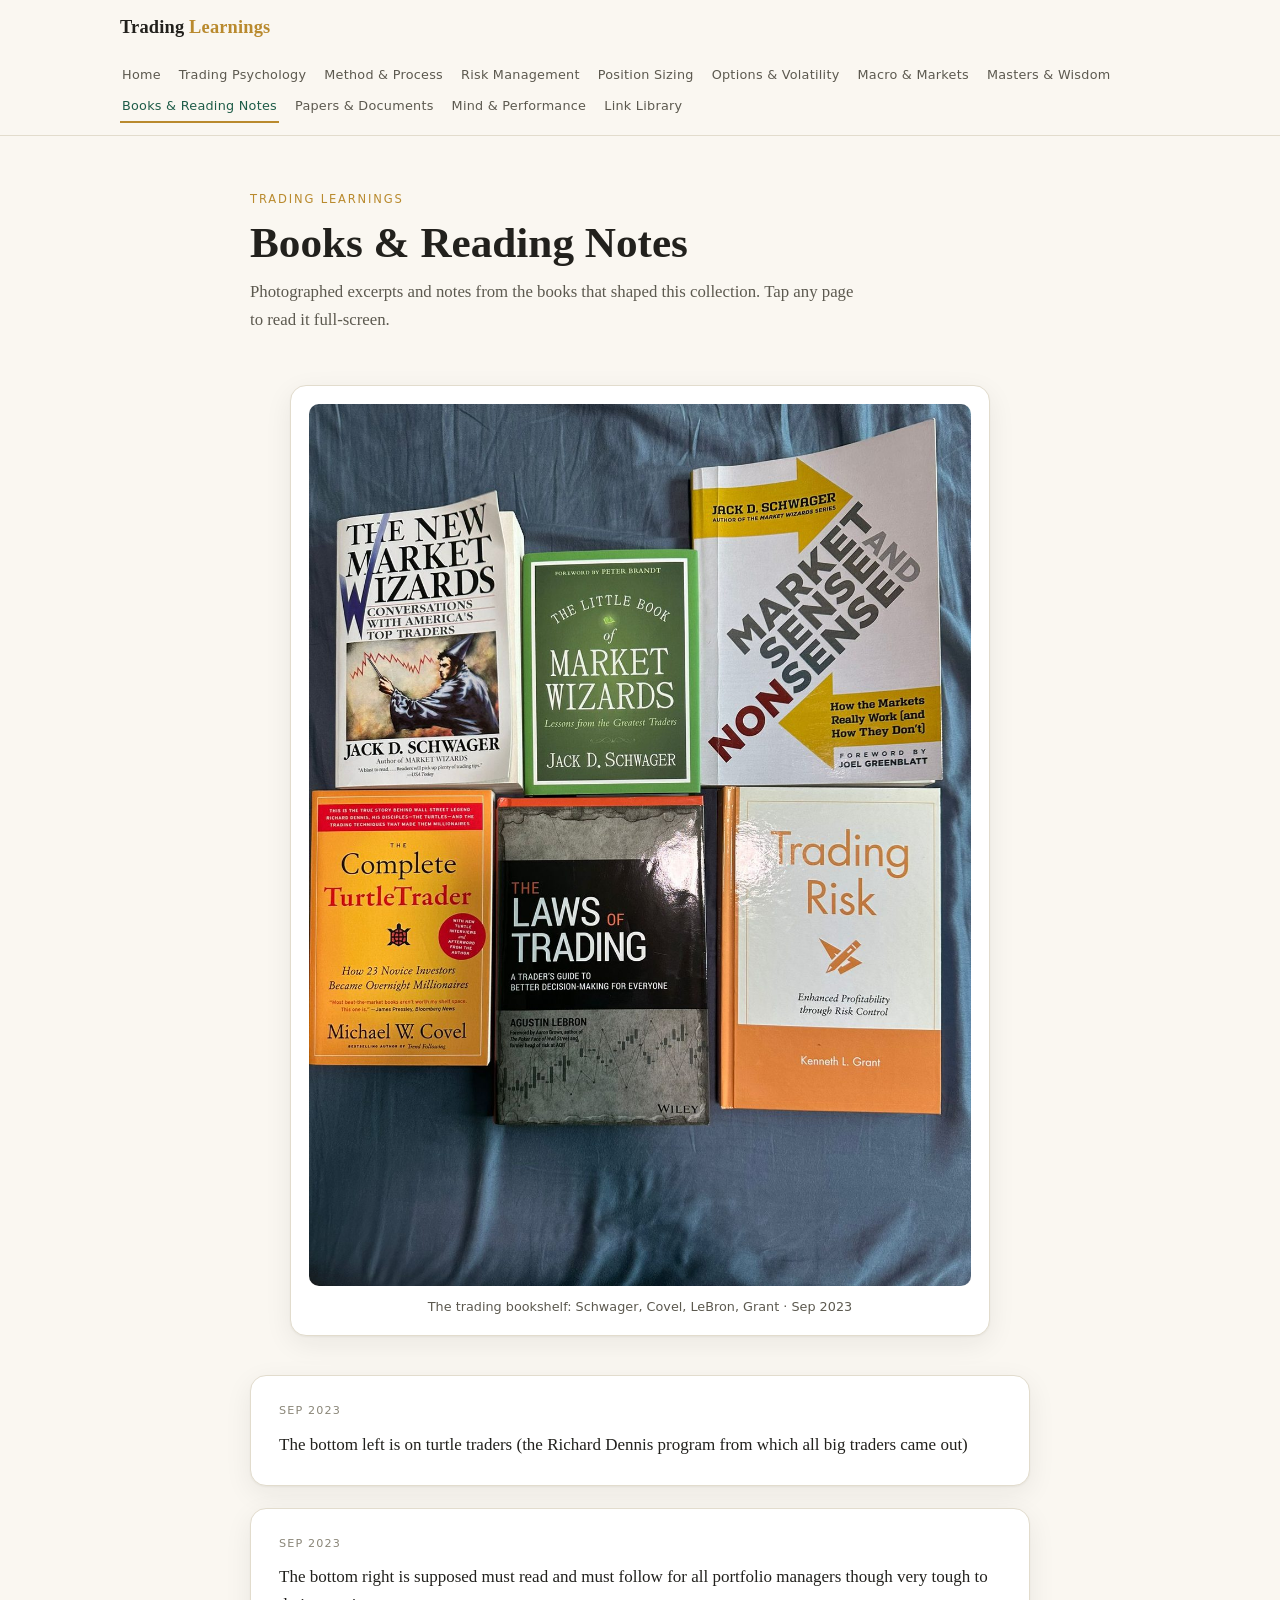
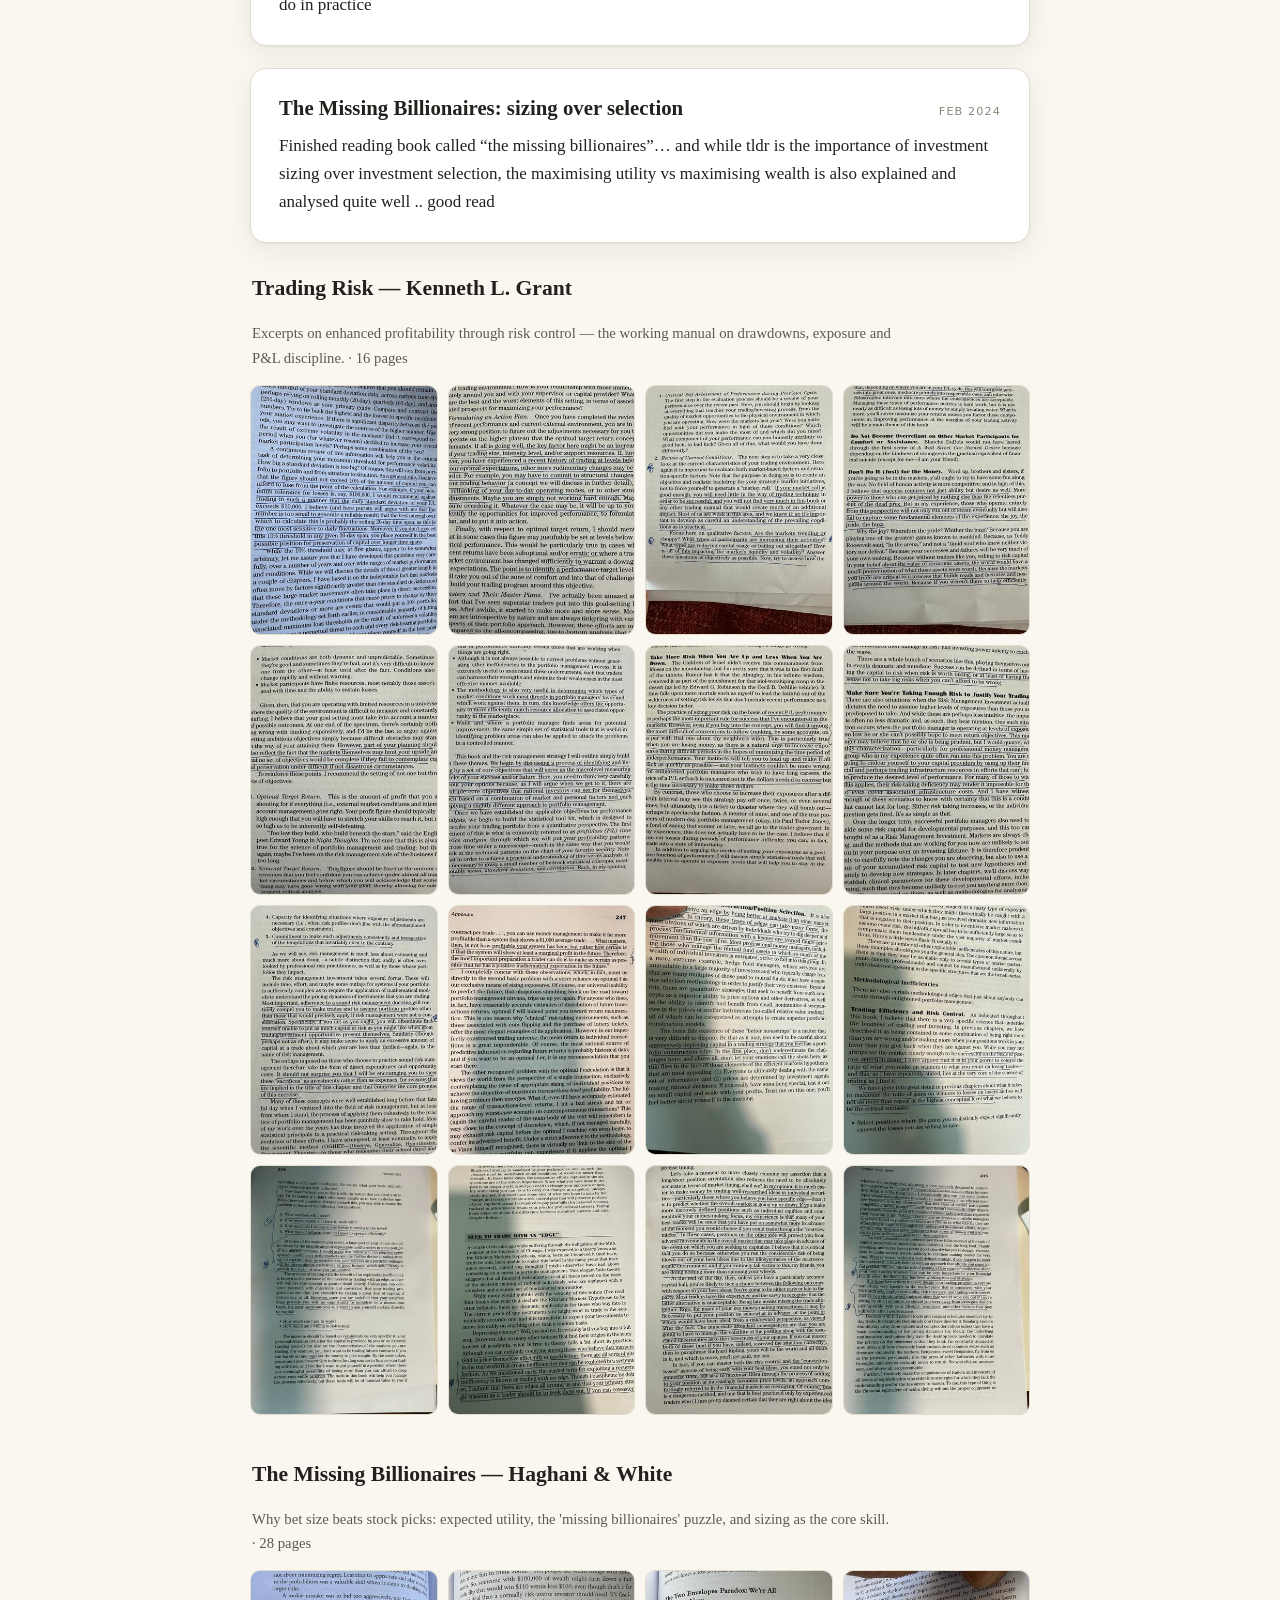
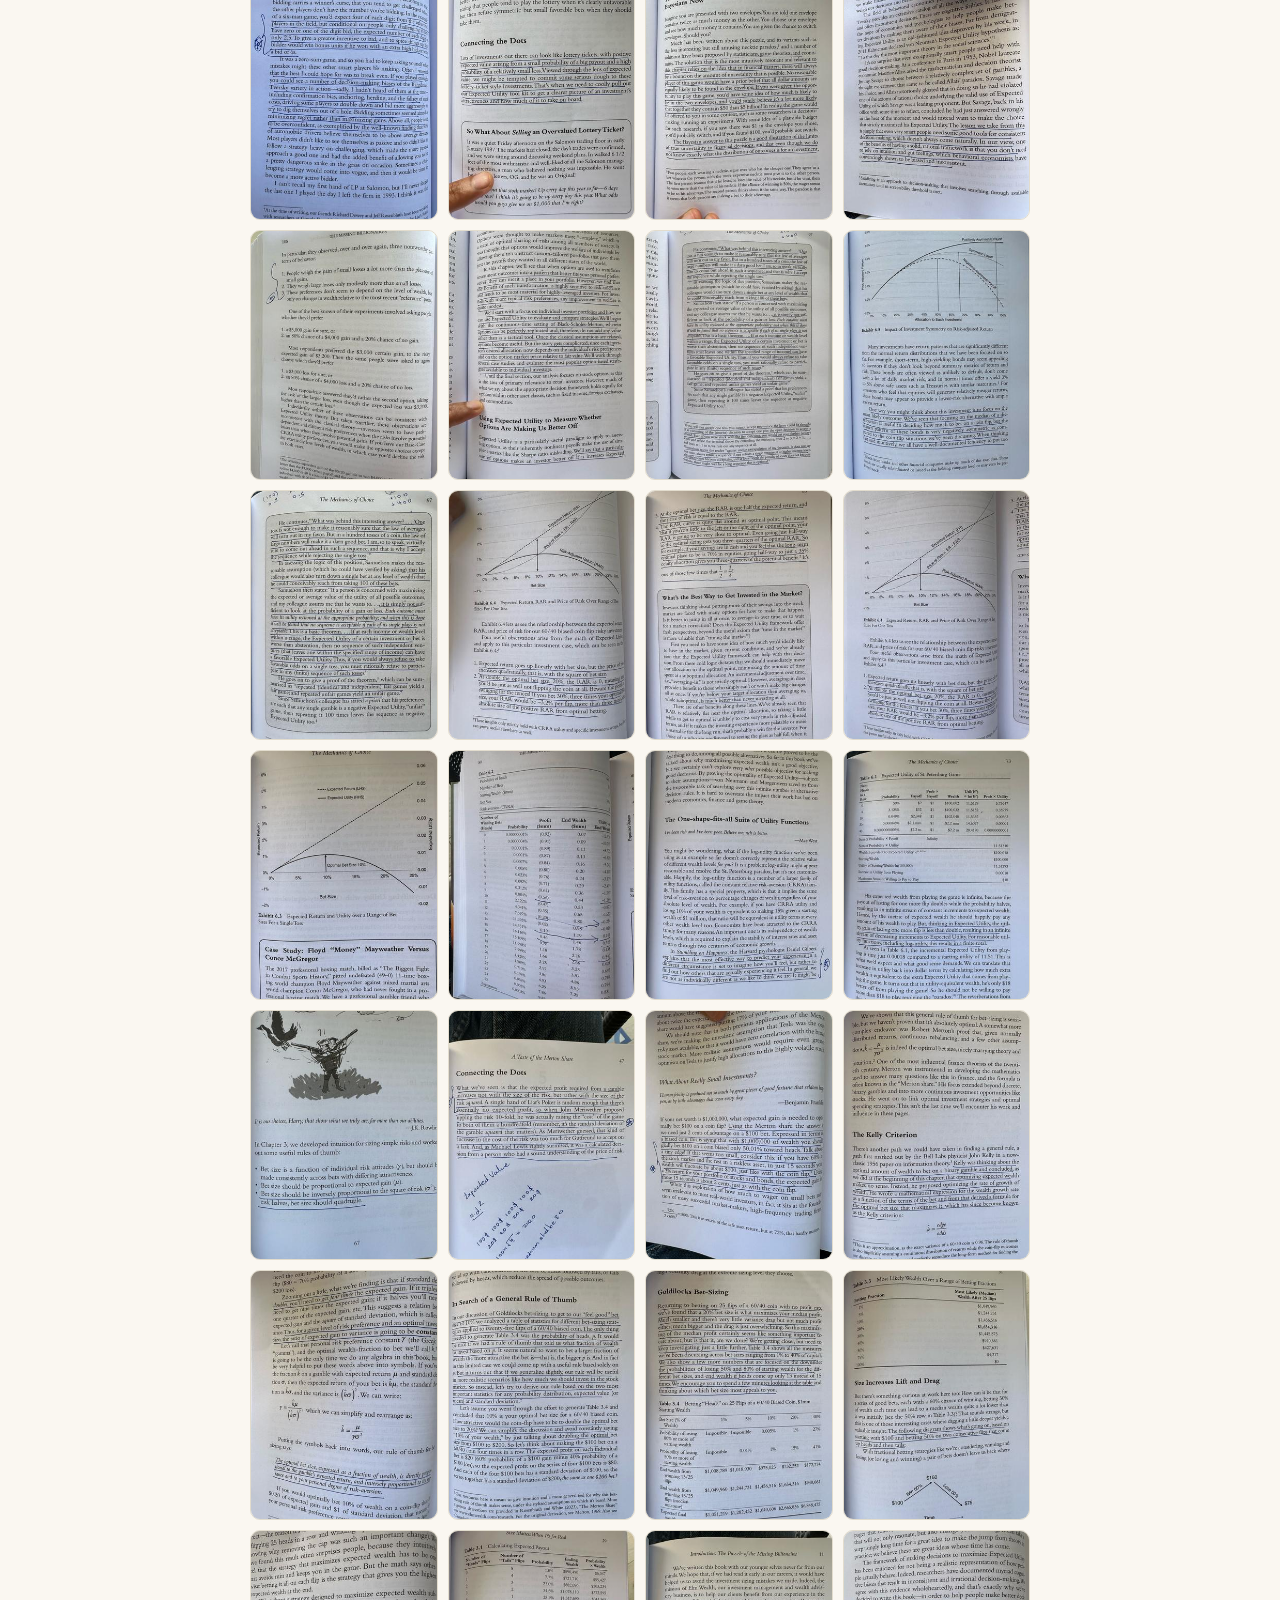
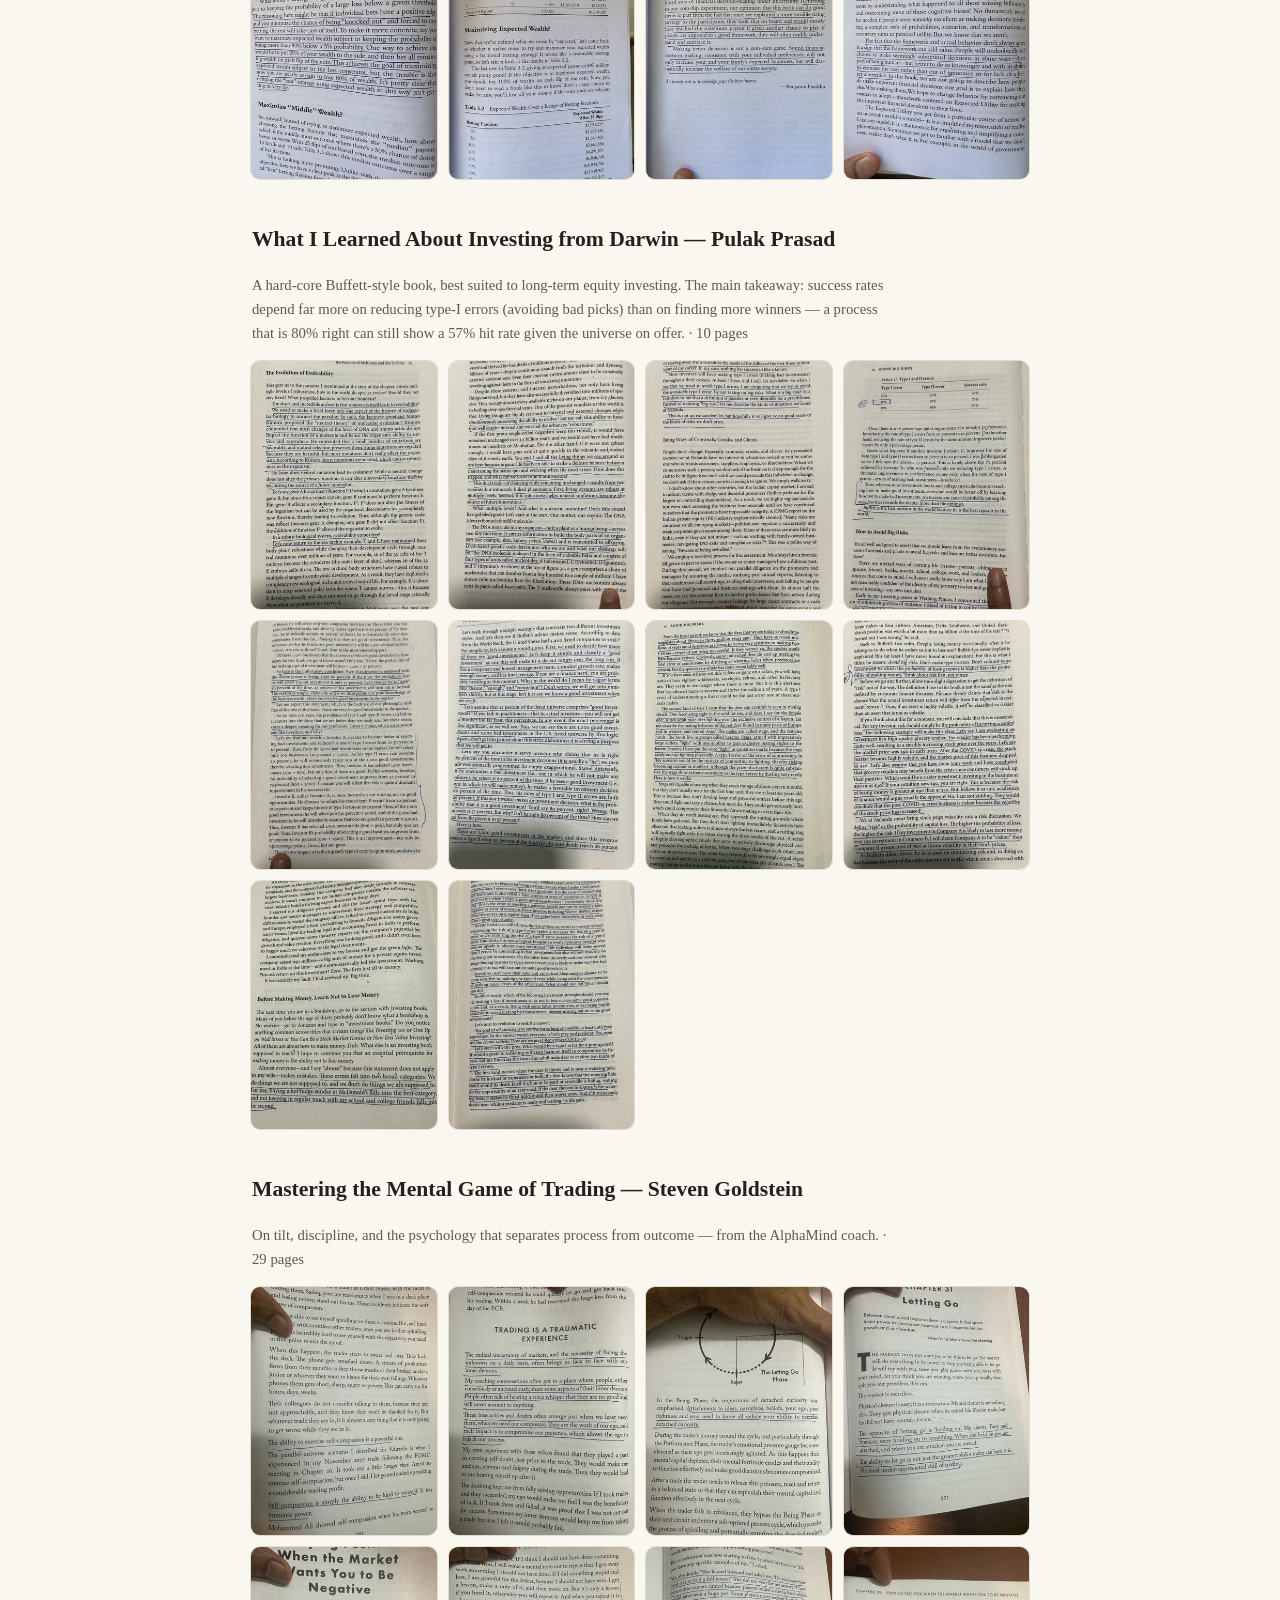
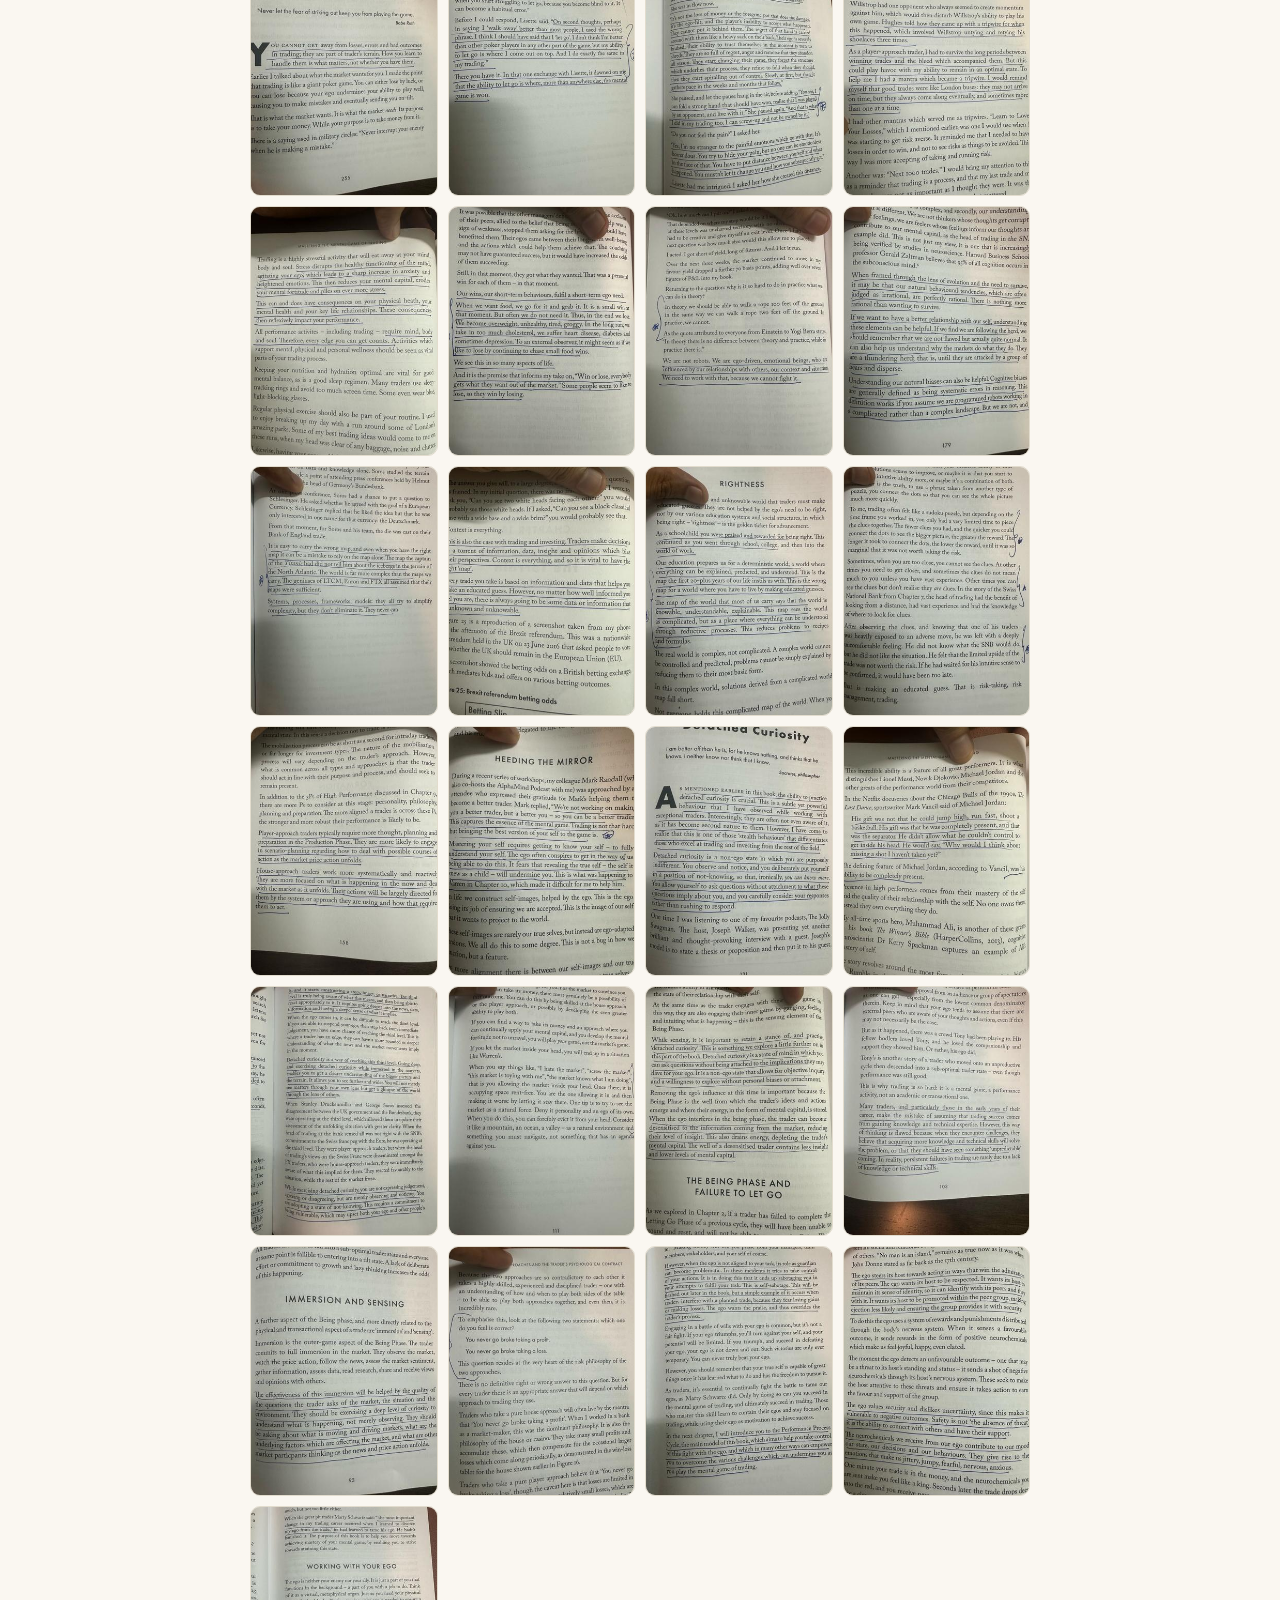
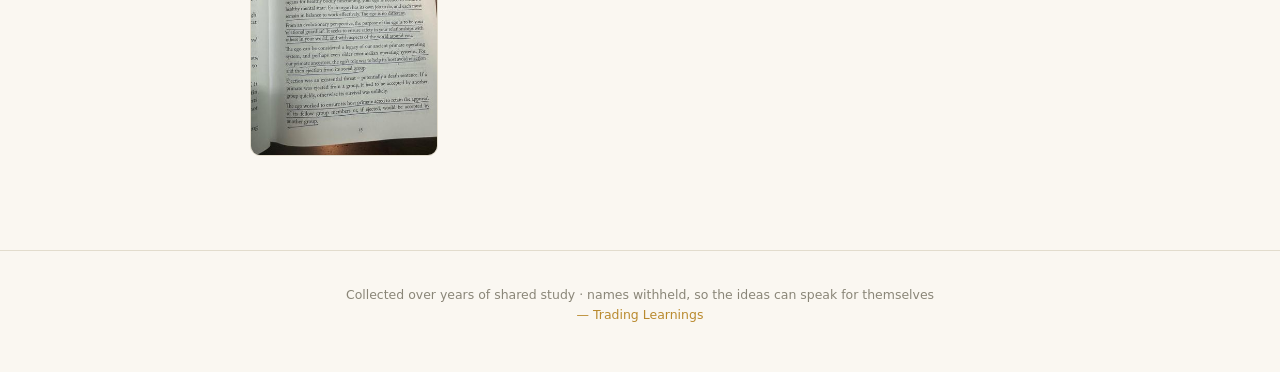
==== commit 99eb21cb: "Privacy hardening + polish from adversarial verification pass - Strip account-linked share/tracking " ====
--- a/books.html
+++ b/books.html
@@ -35,7 +35,7 @@
 </section>
 <section class="gallery-block">
 <div class="gb-head"><h3>What I Learned About Investing from Darwin — Pulak Prasad</h3>
-<p class="gb-note">Type-I versus type-II errors, and why avoiding big mistakes drives long-run success rates. · 10 pages</p></div>
+<p class="gb-note">A hard-core Buffett-style book, best suited to long-term equity investing. The main takeaway: success rates depend far more on reducing type-I errors (avoiding bad picks) than on finding more winners — a process that is 80% right can still show a 57% hit rate given the universe on offer. · 10 pages</p></div>
 <div class="gallery"><a href="assets/img/p0274.jpg" data-full="assets/img/p0274.jpg" data-cap="What I Learned About Investing from Darwin — Pulak Prasad — The Evolution of Evolvability"><img src="assets/img/t/p0274.jpg" alt="The Evolution of Evolvability" loading="lazy"></a><a href="assets/img/p0275.jpg" data-full="assets/img/p0275.jpg" data-cap="What I Learned About Investing from Darwin — Pulak Prasad — Life&#x27;s dual trick: changing while remaining unchanged"><img src="assets/img/t/p0275.jpg" alt="Life&#x27;s dual trick: changing while remaining unchanged" loading="lazy"></a><a href="assets/img/p0276.jpg" data-full="assets/img/p0276.jpg" data-cap="What I Learned About Investing from Darwin — Pulak Prasad — Being Wary of Criminals, Crooks, and Cheats"><img src="assets/img/t/p0276.jpg" alt="Being Wary of Criminals, Crooks, and Cheats" loading="lazy"></a><a href="assets/img/p0277.jpg" data-full="assets/img/p0277.jpg" data-cap="What I Learned About Investing from Darwin — Pulak Prasad — How to Avoid Big Risks"><img src="assets/img/t/p0277.jpg" alt="How to Avoid Big Risks" loading="lazy"></a><a href="assets/img/p0278.jpg" data-full="assets/img/p0278.jpg" data-cap="What I Learned About Investing from Darwin — Pulak Prasad — Right 80% of the time, good picks only 57%"><img src="assets/img/t/p0278.jpg" alt="Right 80% of the time, good picks only 57%" loading="lazy"></a><a href="assets/img/p0279.jpg" data-full="assets/img/p0279.jpg" data-cap="What I Learned About Investing from Darwin — Pulak Prasad — The 4,000-company thought experiment on error rates"><img src="assets/img/t/p0279.jpg" alt="The 4,000-company thought experiment on error rates" loading="lazy"></a><a href="assets/img/p0280.jpg" data-full="assets/img/p0280.jpg" data-cap="What I Learned About Investing from Darwin — Pulak Prasad — Avoid Big Risks"><img src="assets/img/t/p0280.jpg" alt="Avoid Big Risks" loading="lazy"></a><a href="assets/img/p0281.jpg" data-full="assets/img/p0281.jpg" data-cap="What I Learned About Investing from Darwin — Pulak Prasad — Risk is probability of capital loss, not volatility"><img src="assets/img/t/p0281.jpg" alt="Risk is probability of capital loss, not volatility" loading="lazy"></a><a href="assets/img/p0282.jpg" data-full="assets/img/p0282.jpg" data-cap="What I Learned About Investing from Darwin — Pulak Prasad — Before Making Money, Learn Not to Lose Money"><img src="assets/img/t/p0282.jpg" alt="Before Making Money, Learn Not to Lose Money" loading="lazy"></a><a href="assets/img/p0283.jpg" data-full="assets/img/p0283.jpg" data-cap="What I Learned About Investing from Darwin — Pulak Prasad — Type I vs type II errors: choose which to minimize"><img src="assets/img/t/p0283.jpg" alt="Type I vs type II errors: choose which to minimize" loading="lazy"></a></div>
 </section>
 <section class="gallery-block">
--- a/style.css
+++ b/style.css
@@ -478,4 +478,5 @@
   .entry { padding: 20px 18px; }
   .masthead-inner { padding: 10px 14px; }
   .nav { font-size: .74rem; gap: 2px 10px; }
-}
+  .lib-list li { flex-direction: column; gap: 2px; }
+}
